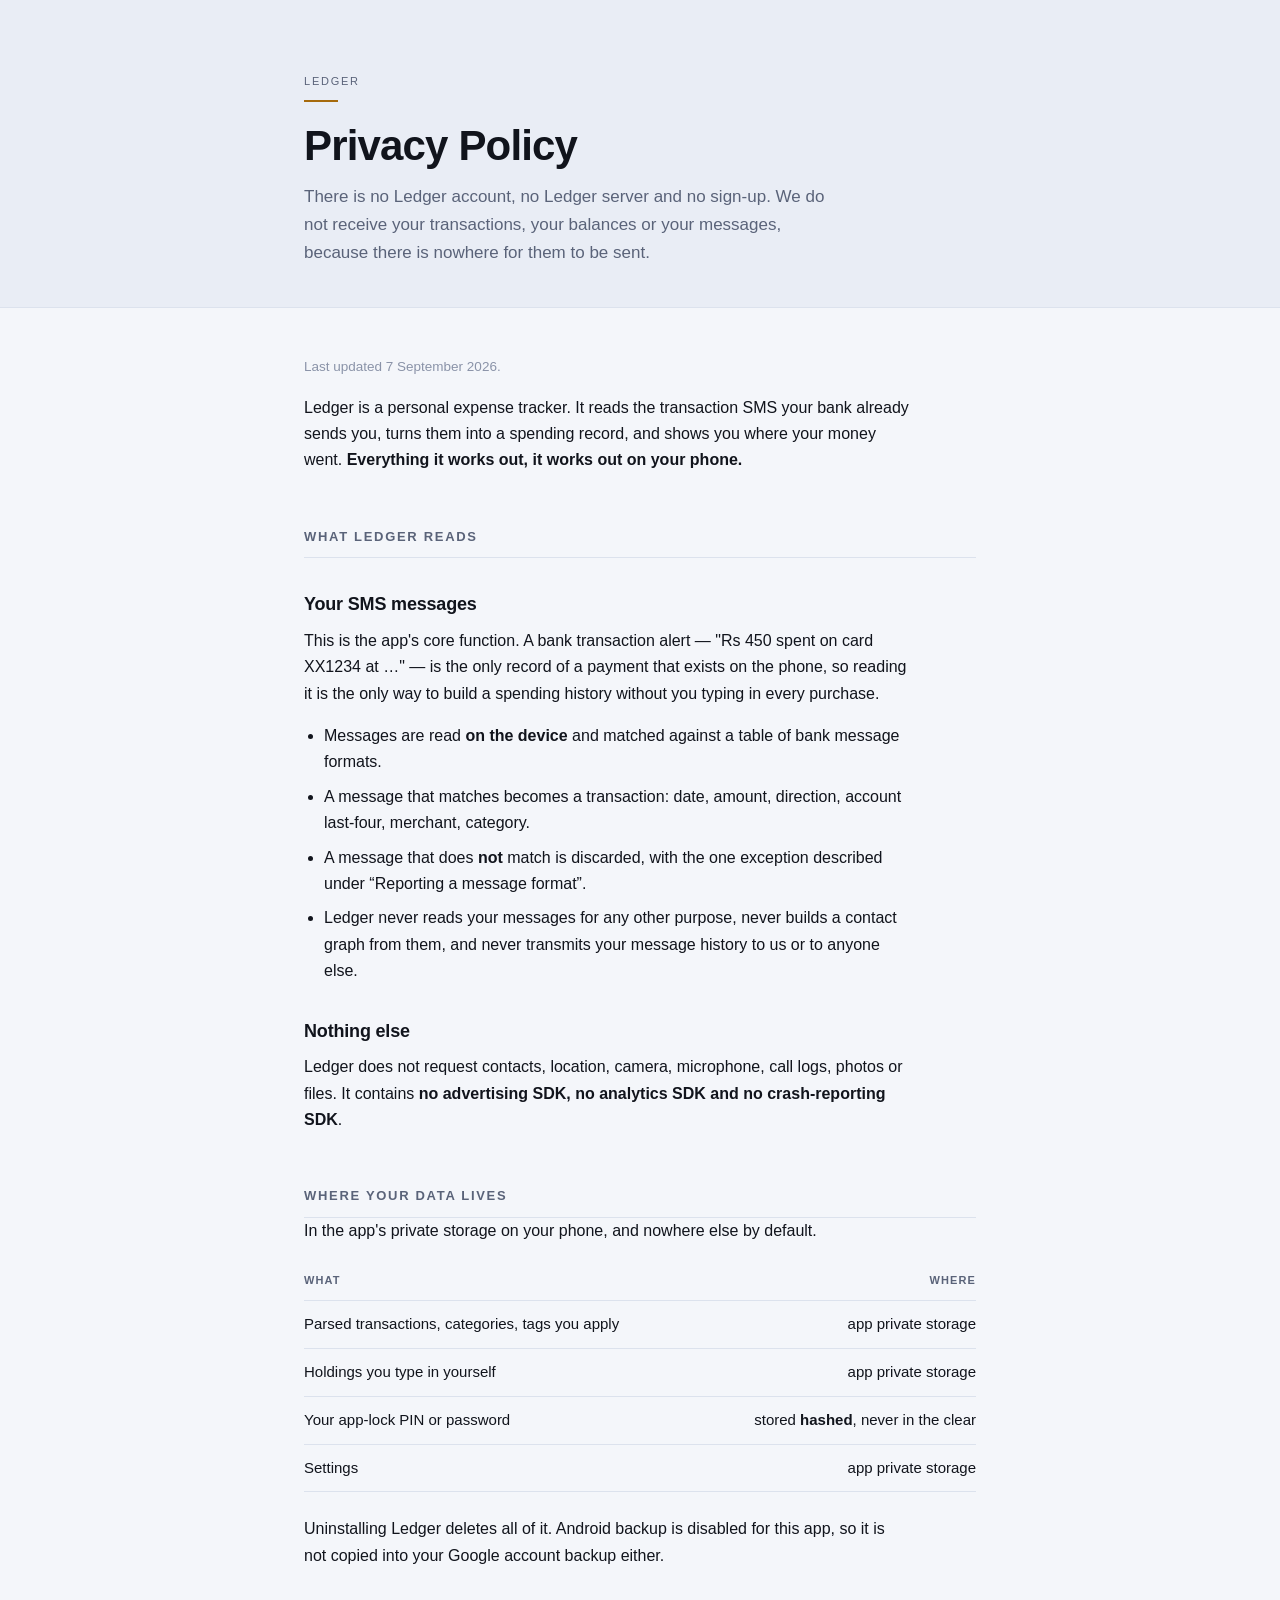
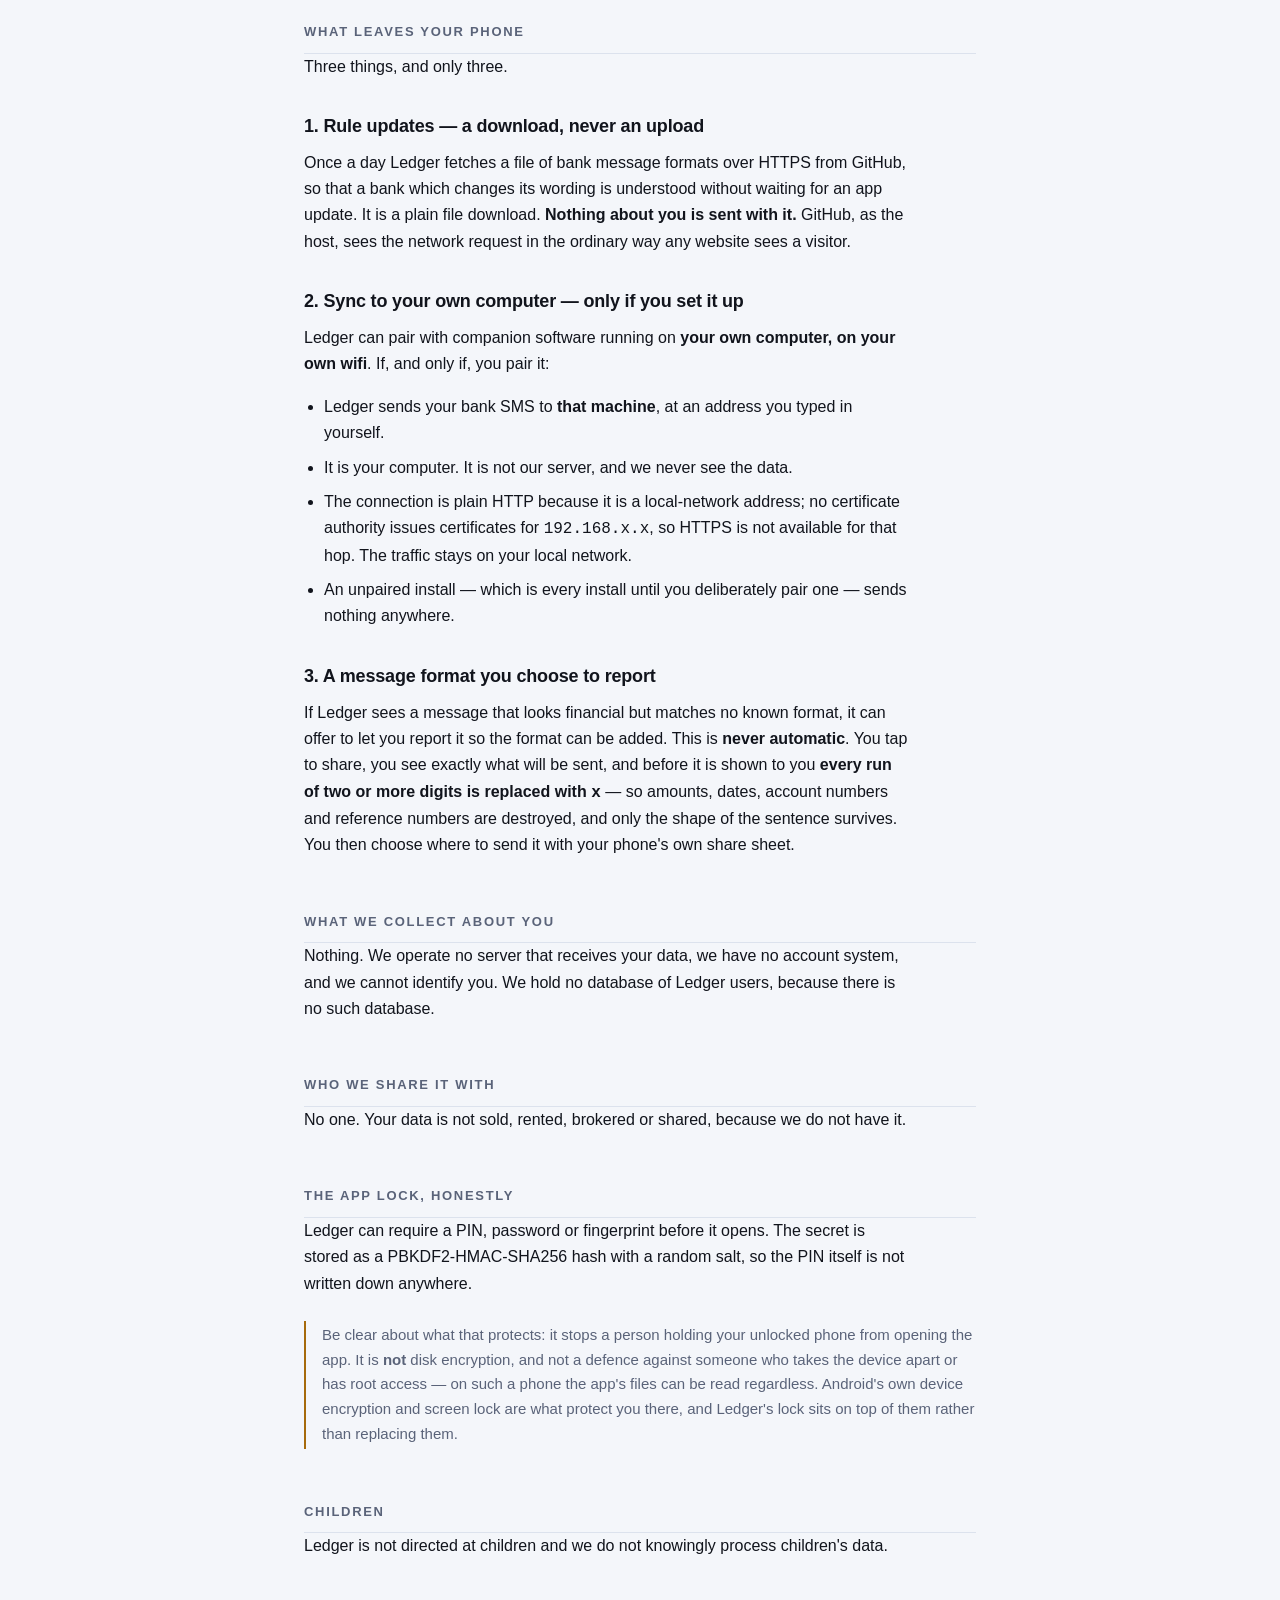
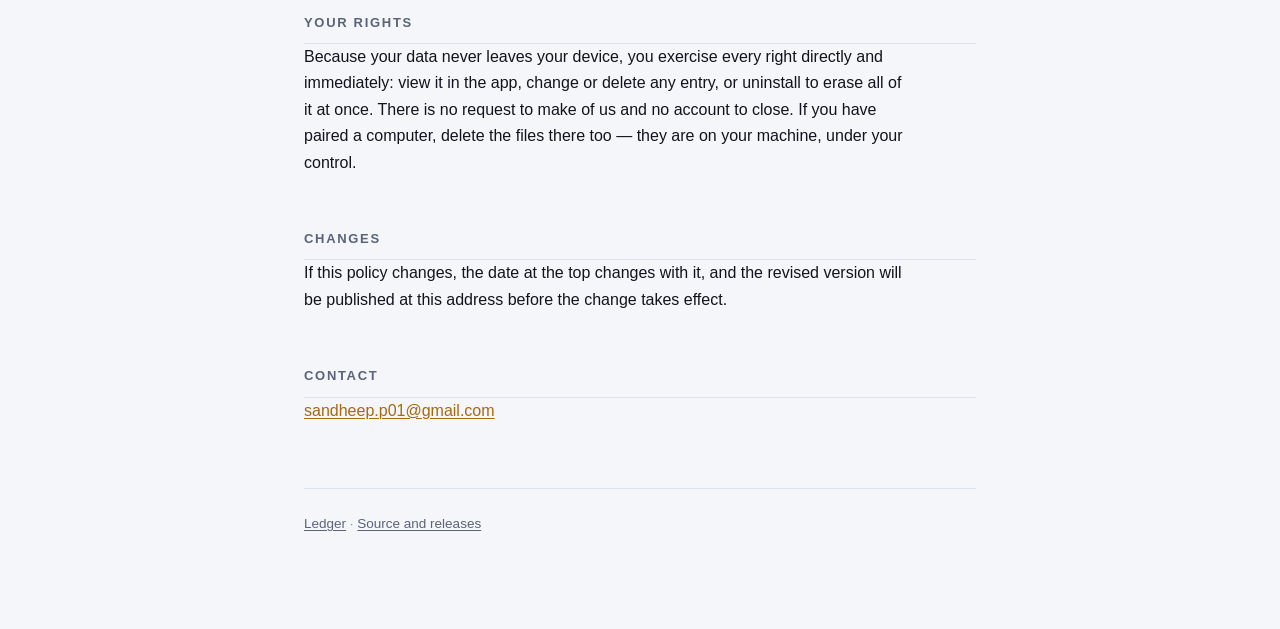
==== privacy.html @ 27b92ac1 "A site: what Ledger is, and the privacy policy Play needs The policy has to resolve at a public URL " ====
<!doctype html>
<html lang="en">
<head>
<meta charset="utf-8">
<meta name="viewport" content="width=device-width, initial-scale=1">
<title>Privacy Policy — Ledger</title>
<meta name="description" content="Ledger reads your bank's transaction SMS on your phone and never sends them anywhere. There is no account and no server.">
<link rel="stylesheet" href="style.css">
</head>
<body>

<header>
  <div class="wrap">
    <p class="eyebrow">Ledger</p>
    <hr class="rule">
    <h1>Privacy Policy</h1>
    <p class="lead">There is no Ledger account, no Ledger server and no sign-up. We do not
      receive your transactions, your balances or your messages, because there is nowhere
      for them to be sent.</p>
  </div>
</header>

<div class="wrap">

  <p class="meta">Last updated 7 September 2026.</p>

  <p>Ledger is a personal expense tracker. It reads the transaction SMS your bank already
    sends you, turns them into a spending record, and shows you where your money went.
    <strong>Everything it works out, it works out on your phone.</strong></p>

  <h2>What Ledger reads</h2>

  <h3>Your SMS messages</h3>
  <p>This is the app's core function. A bank transaction alert — "Rs 450 spent on card
    XX1234 at …" — is the only record of a payment that exists on the phone, so reading it
    is the only way to build a spending history without you typing in every purchase.</p>
  <ul>
    <li>Messages are read <strong>on the device</strong> and matched against a table of bank
      message formats.</li>
    <li>A message that matches becomes a transaction: date, amount, direction, account
      last-four, merchant, category.</li>
    <li>A message that does <strong>not</strong> match is discarded, with the one exception
      described under “Reporting a message format”.</li>
    <li>Ledger never reads your messages for any other purpose, never builds a contact graph
      from them, and never transmits your message history to us or to anyone else.</li>
  </ul>

  <h3>Nothing else</h3>
  <p>Ledger does not request contacts, location, camera, microphone, call logs, photos or
    files. It contains <strong>no advertising SDK, no analytics SDK and no crash-reporting
    SDK</strong>.</p>

  <h2>Where your data lives</h2>
  <p>In the app's private storage on your phone, and nowhere else by default.</p>
  <table>
    <tr><th>What</th><th>Where</th></tr>
    <tr><td>Parsed transactions, categories, tags you apply</td><td>app private storage</td></tr>
    <tr><td>Holdings you type in yourself</td><td>app private storage</td></tr>
    <tr><td>Your app-lock PIN or password</td><td>stored <strong>hashed</strong>, never in the clear</td></tr>
    <tr><td>Settings</td><td>app private storage</td></tr>
  </table>
  <p>Uninstalling Ledger deletes all of it. Android backup is disabled for this app, so it is
    not copied into your Google account backup either.</p>

  <h2>What leaves your phone</h2>
  <p>Three things, and only three.</p>

  <h3>1. Rule updates — a download, never an upload</h3>
  <p>Once a day Ledger fetches a file of bank message formats over HTTPS from GitHub, so that
    a bank which changes its wording is understood without waiting for an app update. It is a
    plain file download. <strong>Nothing about you is sent with it.</strong> GitHub, as the
    host, sees the network request in the ordinary way any website sees a visitor.</p>

  <h3>2. Sync to your own computer — only if you set it up</h3>
  <p>Ledger can pair with companion software running on <strong>your own computer, on your
    own wifi</strong>. If, and only if, you pair it:</p>
  <ul>
    <li>Ledger sends your bank SMS to <strong>that machine</strong>, at an address you typed
      in yourself.</li>
    <li>It is your computer. It is not our server, and we never see the data.</li>
    <li>The connection is plain HTTP because it is a local-network address; no certificate
      authority issues certificates for <code>192.168.x.x</code>, so HTTPS is not available
      for that hop. The traffic stays on your local network.</li>
    <li>An unpaired install — which is every install until you deliberately pair one — sends
      nothing anywhere.</li>
  </ul>

  <h3>3. A message format you choose to report</h3>
  <p>If Ledger sees a message that looks financial but matches no known format, it can offer
    to let you report it so the format can be added. This is <strong>never automatic</strong>.
    You tap to share, you see exactly what will be sent, and before it is shown to you
    <strong>every run of two or more digits is replaced with <code>x</code></strong> — so
    amounts, dates, account numbers and reference numbers are destroyed, and only the shape of
    the sentence survives. You then choose where to send it with your phone's own share
    sheet.</p>

  <h2>What we collect about you</h2>
  <p>Nothing. We operate no server that receives your data, we have no account system, and we
    cannot identify you. We hold no database of Ledger users, because there is no such
    database.</p>

  <h2>Who we share it with</h2>
  <p>No one. Your data is not sold, rented, brokered or shared, because we do not have it.</p>

  <h2>The app lock, honestly</h2>
  <p>Ledger can require a PIN, password or fingerprint before it opens. The secret is stored
    as a PBKDF2-HMAC-SHA256 hash with a random salt, so the PIN itself is not written down
    anywhere.</p>
  <div class="note">
    Be clear about what that protects: it stops a person holding your unlocked phone from
    opening the app. It is <strong>not</strong> disk encryption, and not a defence against
    someone who takes the device apart or has root access — on such a phone the app's files
    can be read regardless. Android's own device encryption and screen lock are what protect
    you there, and Ledger's lock sits on top of them rather than replacing them.
  </div>

  <h2>Children</h2>
  <p>Ledger is not directed at children and we do not knowingly process children's data.</p>

  <h2>Your rights</h2>
  <p>Because your data never leaves your device, you exercise every right directly and
    immediately: view it in the app, change or delete any entry, or uninstall to erase all of
    it at once. There is no request to make of us and no account to close. If you have paired
    a computer, delete the files there too — they are on your machine, under your control.</p>

  <h2>Changes</h2>
  <p>If this policy changes, the date at the top changes with it, and the revised version will
    be published at this address before the change takes effect.</p>

  <h2>Contact</h2>
  <p><a href="mailto:sandheep.p01@gmail.com">sandheep.p01@gmail.com</a></p>

  <footer>
    <a href="./">Ledger</a> · <a href="https://github.com/sandheepp/ledger">Source and releases</a>
  </footer>
</div>

</body>
</html>
---- style.css ----
/* Ledger — the app's own language on the web.
   A cool ground, one warm accent reserved for money and for the single rule that marks
   what to read first. Hairlines, not boxes. Light and dark are the same structure with
   the ground inverted, exactly as values/colors.xml and values-night/colors.xml do it. */

:root {
  --ground: #F4F6FA;
  --surface: #FFFFFF;
  --surface-alt: #E9EDF5;
  --line: #DCE2ED;
  --ink: #11141C;
  --ink-muted: #5A6379;
  --ink-faint: #8A93A8;
  --accent: #A66A0C;
  color-scheme: light dark;
}

@media (prefers-color-scheme: dark) {
  :root {
    --ground: #0D1016;
    --surface: #141924;
    --surface-alt: #171D29;
    --line: #232B3A;
    --ink: #EDF1F8;
    --ink-muted: #98A2B8;
    --ink-faint: #6B7590;
    --accent: #F2B441;
  }
}

* { box-sizing: border-box; }

body {
  margin: 0;
  background: var(--ground);
  color: var(--ink);
  font: 16px/1.65 -apple-system, BlinkMacSystemFont, "Segoe UI", "IBM Plex Sans",
        Roboto, Helvetica, Arial, sans-serif;
  -webkit-font-smoothing: antialiased;
}

.wrap { max-width: 720px; margin: 0 auto; padding: 0 24px 96px; }

/* The hero band: the one place the accent takes a non-text job, as a 2px rule. */
header {
  background: var(--surface-alt);
  border-bottom: 1px solid var(--line);
  padding: 72px 0 40px;
  margin-bottom: 48px;
}
header .wrap { padding-bottom: 0; }

.eyebrow {
  font-size: 11px;
  letter-spacing: 0.16em;
  text-transform: uppercase;
  color: var(--ink-muted);
  margin: 0 0 10px;
}
.rule { width: 34px; height: 2px; background: var(--accent); border: 0; margin: 0 0 20px; }

h1 {
  font-size: clamp(30px, 6vw, 42px);
  line-height: 1.12;
  letter-spacing: -0.02em;
  font-weight: 600;
  margin: 0 0 14px;
}
.lead { font-size: 17px; color: var(--ink-muted); margin: 0; max-width: 56ch; }

h2 {
  font-size: 13px;
  letter-spacing: 0.13em;
  text-transform: uppercase;
  color: var(--ink-muted);
  font-weight: 600;
  margin: 52px 0 0;
  padding-bottom: 10px;
  border-bottom: 1px solid var(--line);
}
h2 + * { margin-top: 20px; }
h3 { font-size: 18px; font-weight: 600; margin: 32px 0 8px; letter-spacing: -0.01em; }

p, li { color: var(--ink); }
p { margin: 0 0 16px; max-width: 68ch; }
ul { padding-left: 20px; max-width: 68ch; }
li { margin-bottom: 8px; }
strong { font-weight: 600; }
a { color: var(--accent); text-decoration-thickness: 1px; text-underline-offset: 2px; }

.meta { color: var(--ink-faint); font-size: 13.5px; }

/* Figures right-align to one edge, the way every screen in the app does. */
table { width: 100%; border-collapse: collapse; margin: 8px 0 24px; font-size: 15px; }
th, td { text-align: left; padding: 11px 0; border-bottom: 1px solid var(--line); vertical-align: top; }
th {
  font-size: 11px; letter-spacing: 0.1em; text-transform: uppercase;
  color: var(--ink-muted); font-weight: 600;
}
td:last-child, th:last-child { text-align: right; padding-left: 16px; }

.note {
  border-left: 2px solid var(--accent);
  padding: 2px 0 2px 16px;
  margin: 24px 0;
  color: var(--ink-muted);
  font-size: 15px;
}

.btn {
  display: inline-block;
  margin: 8px 10px 0 0;
  padding: 11px 20px;
  border-radius: 7px;
  background: var(--accent);
  color: var(--ground);
  font-weight: 600;
  font-size: 15px;
  text-decoration: none;
}
.btn.ghost { background: transparent; color: var(--ink); border: 1px solid var(--line); }

footer {
  border-top: 1px solid var(--line);
  margin-top: 64px;
  padding-top: 24px;
  color: var(--ink-faint);
  font-size: 13.5px;
}
footer a { color: var(--ink-muted); }
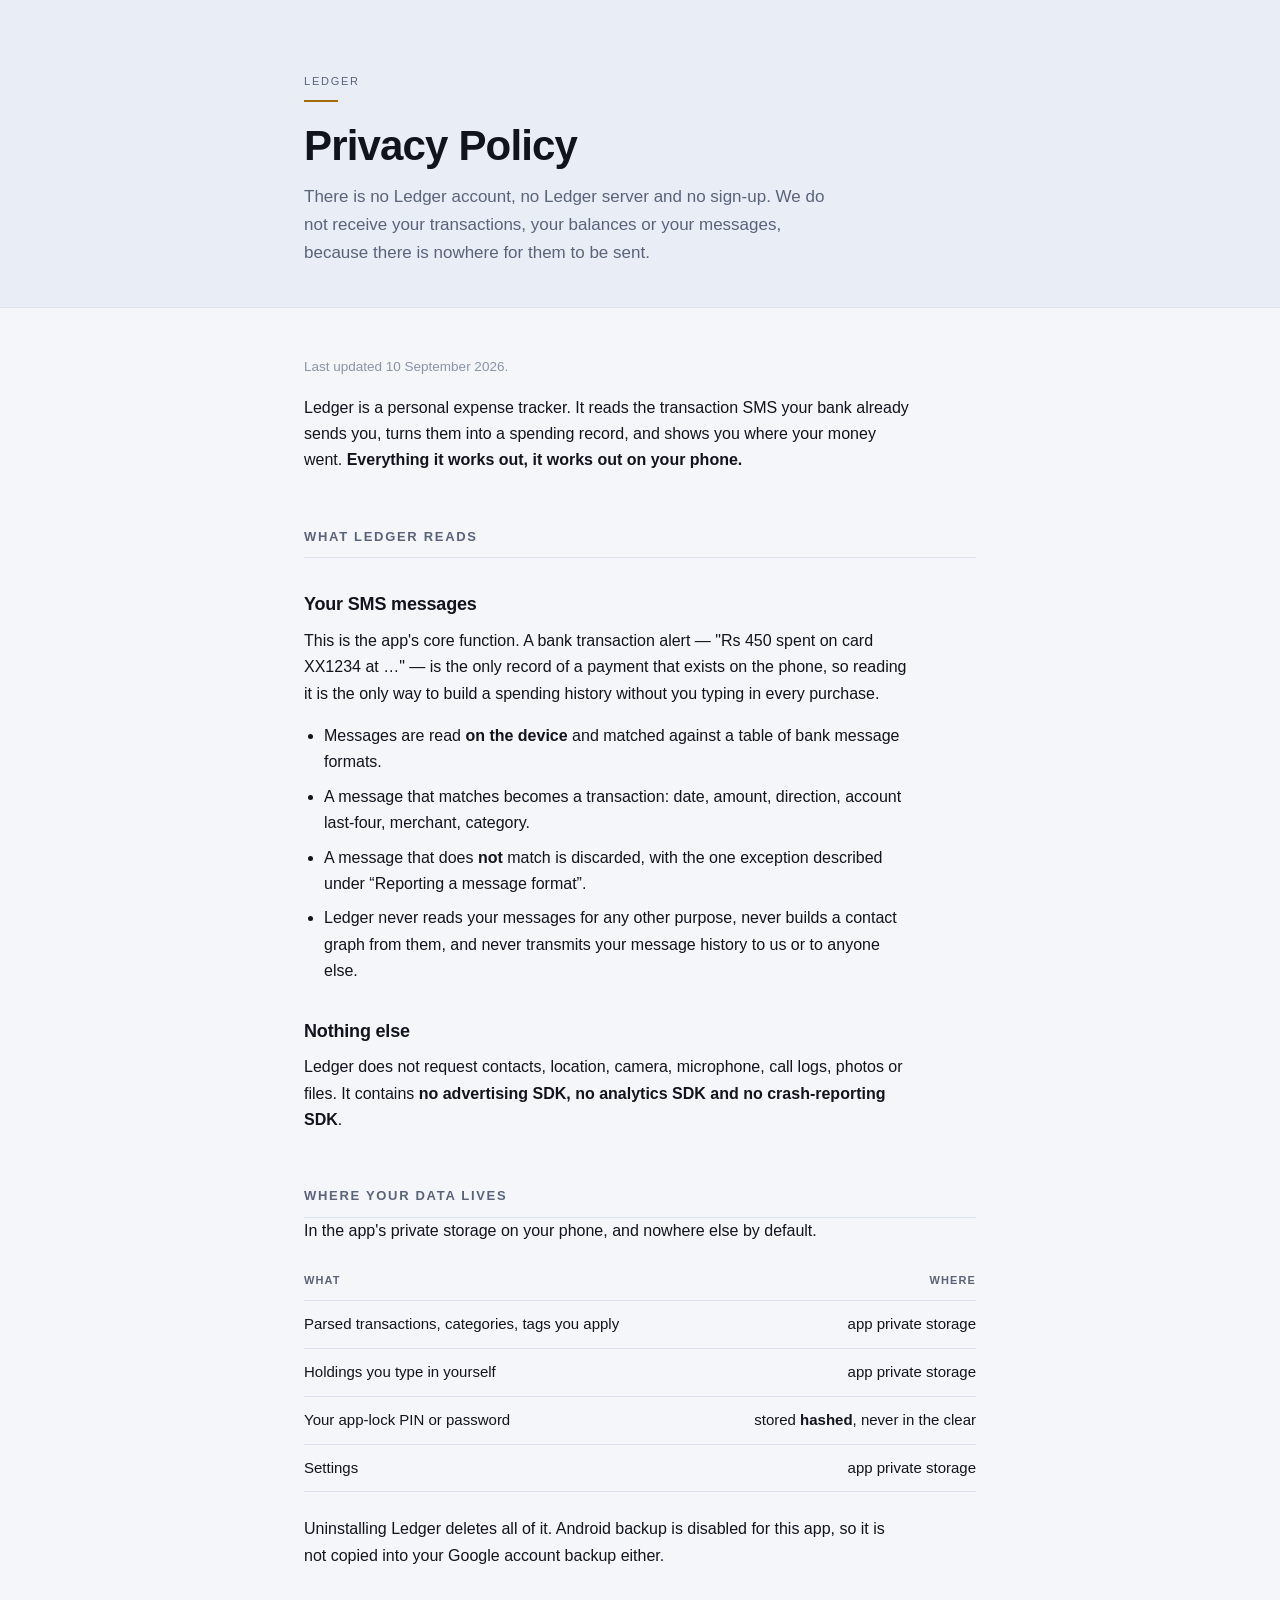
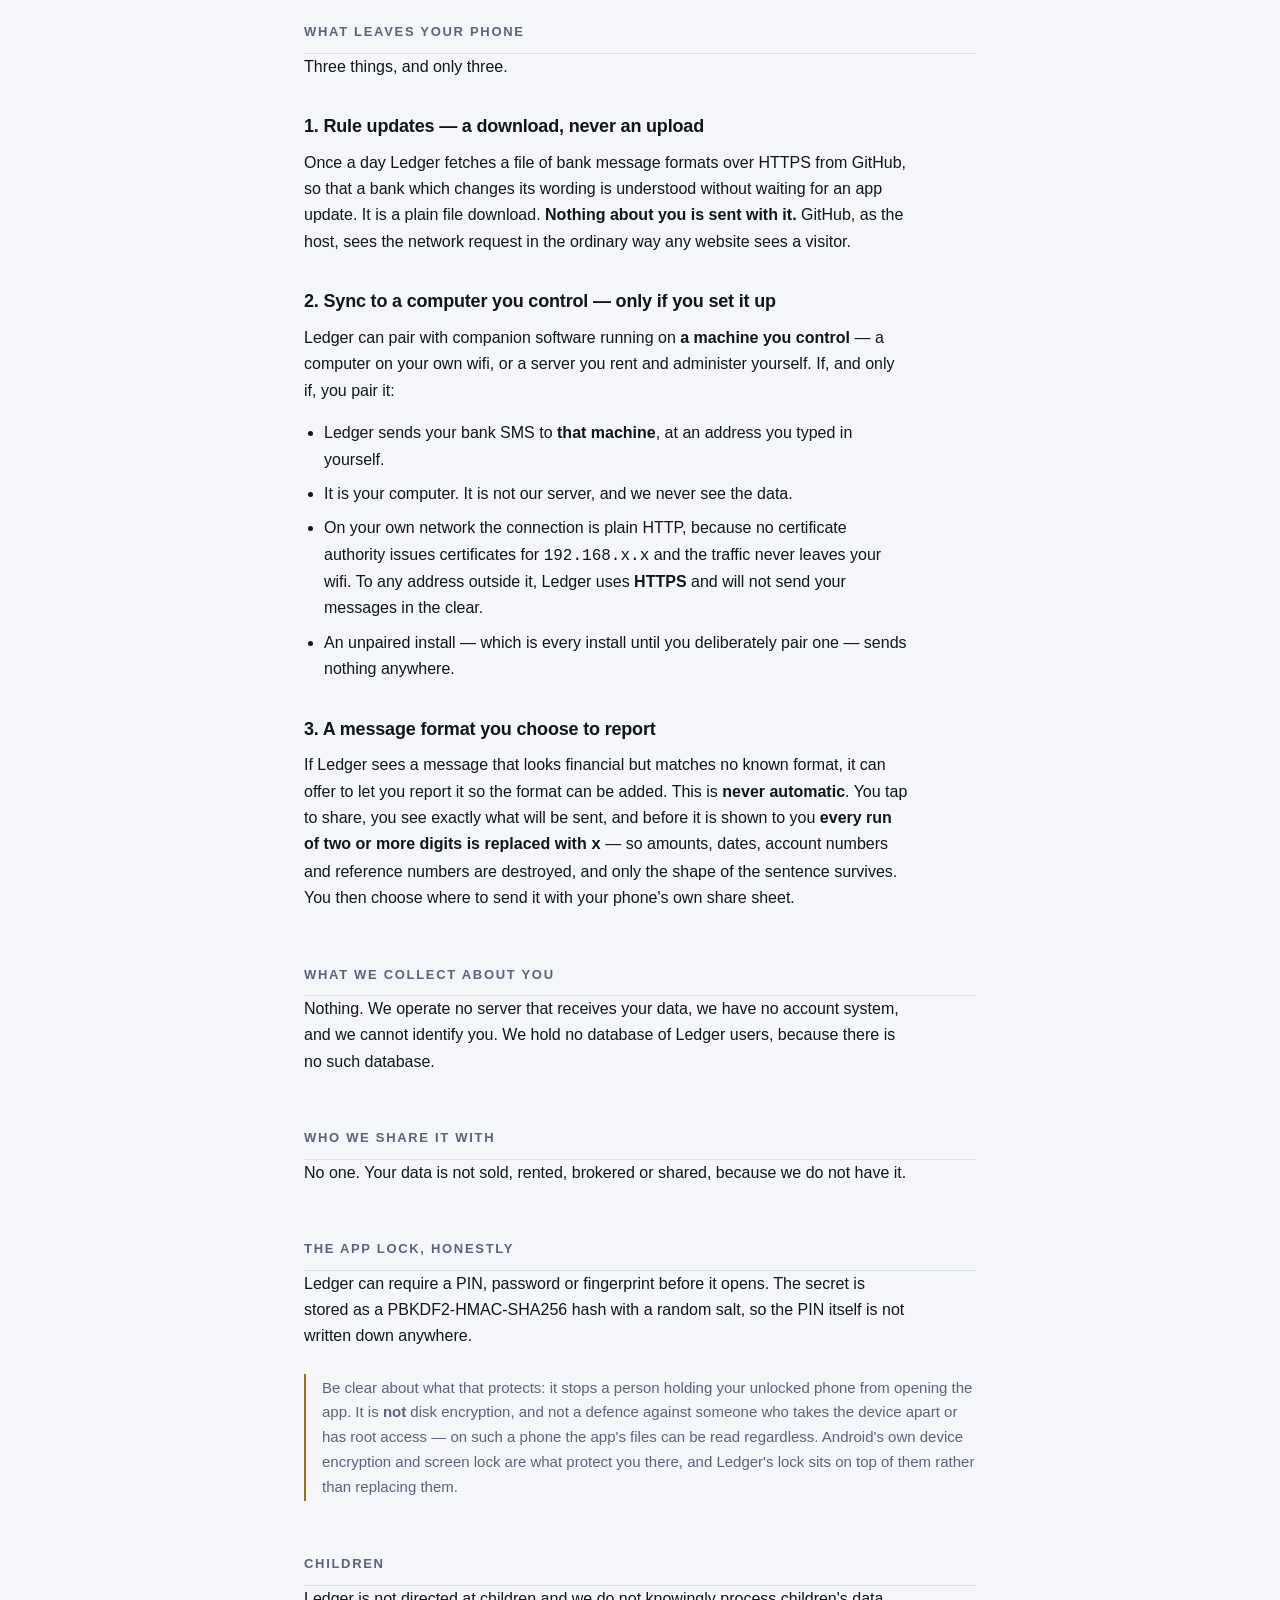
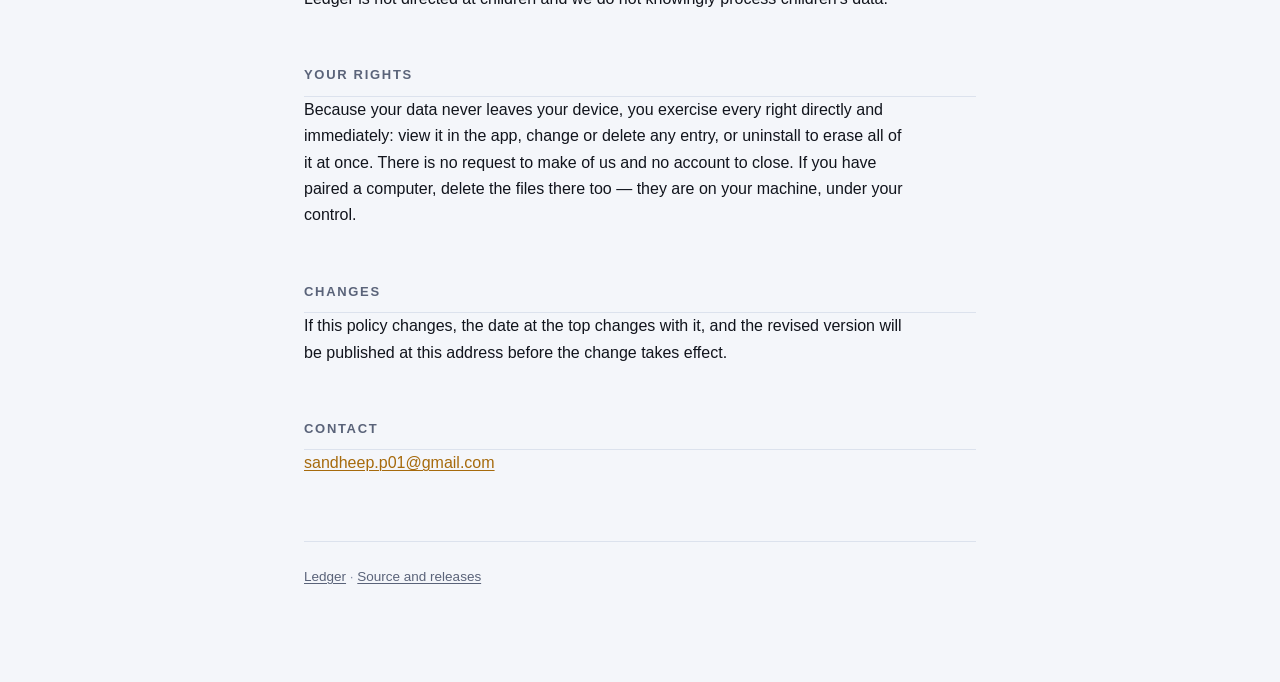
==== commit ee304cb4: "Policy: a computer you control, and https off your own network The app can now be pointed at a host " ====
--- a/privacy.html
+++ b/privacy.html
@@ -22,7 +22,7 @@
 
 <div class="wrap">
 
-  <p class="meta">Last updated 7 September 2026.</p>
+  <p class="meta">Last updated 10 September 2026.</p>
 
   <p>Ledger is a personal expense tracker. It reads the transaction SMS your bank already
     sends you, turns them into a spending record, and shows you where your money went.
@@ -71,16 +71,18 @@
     plain file download. <strong>Nothing about you is sent with it.</strong> GitHub, as the
     host, sees the network request in the ordinary way any website sees a visitor.</p>
 
-  <h3>2. Sync to your own computer — only if you set it up</h3>
-  <p>Ledger can pair with companion software running on <strong>your own computer, on your
-    own wifi</strong>. If, and only if, you pair it:</p>
+  <h3>2. Sync to a computer you control — only if you set it up</h3>
+  <p>Ledger can pair with companion software running on <strong>a machine you
+    control</strong> — a computer on your own wifi, or a server you rent and administer
+    yourself. If, and only if, you pair it:</p>
   <ul>
     <li>Ledger sends your bank SMS to <strong>that machine</strong>, at an address you typed
       in yourself.</li>
     <li>It is your computer. It is not our server, and we never see the data.</li>
-    <li>The connection is plain HTTP because it is a local-network address; no certificate
-      authority issues certificates for <code>192.168.x.x</code>, so HTTPS is not available
-      for that hop. The traffic stays on your local network.</li>
+    <li>On your own network the connection is plain HTTP, because no certificate authority
+      issues certificates for <code>192.168.x.x</code> and the traffic never leaves your
+      wifi. To any address outside it, Ledger uses <strong>HTTPS</strong> and will not send
+      your messages in the clear.</li>
     <li>An unpaired install — which is every install until you deliberately pair one — sends
       nothing anywhere.</li>
   </ul>
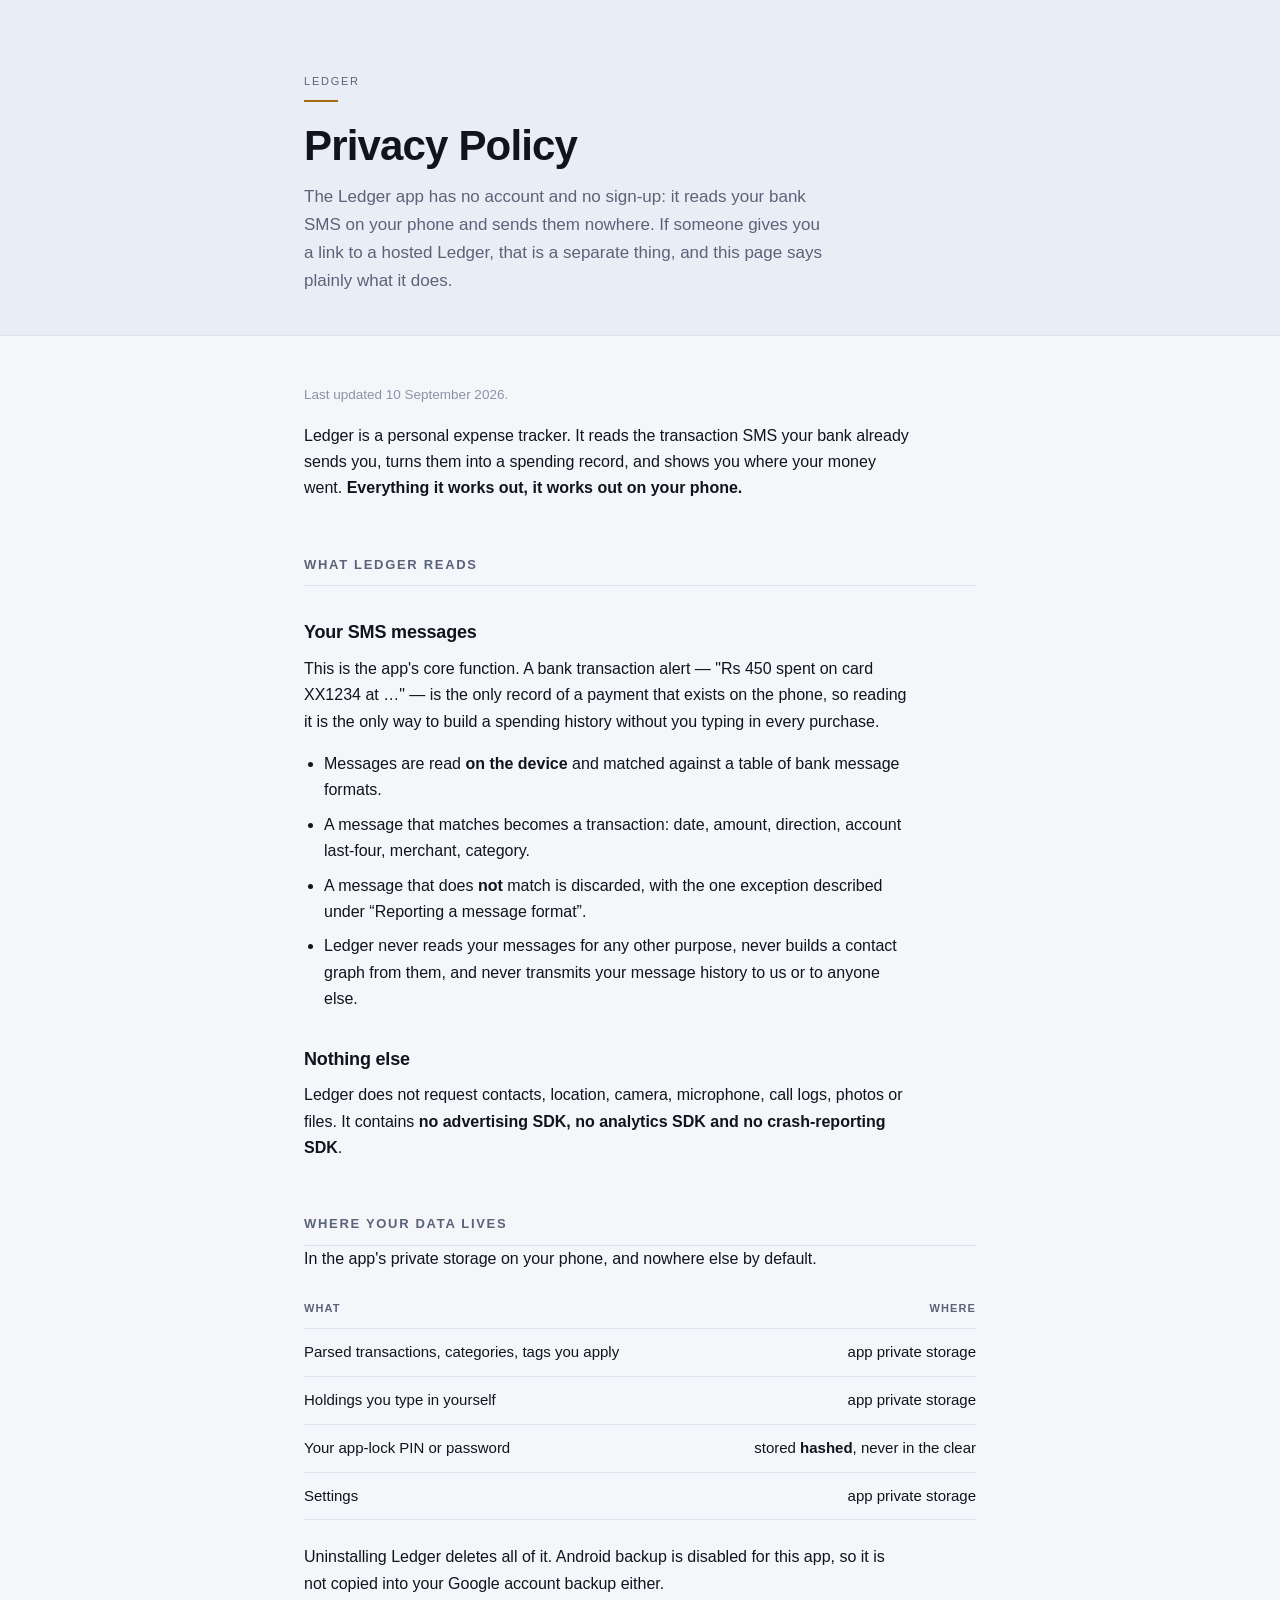
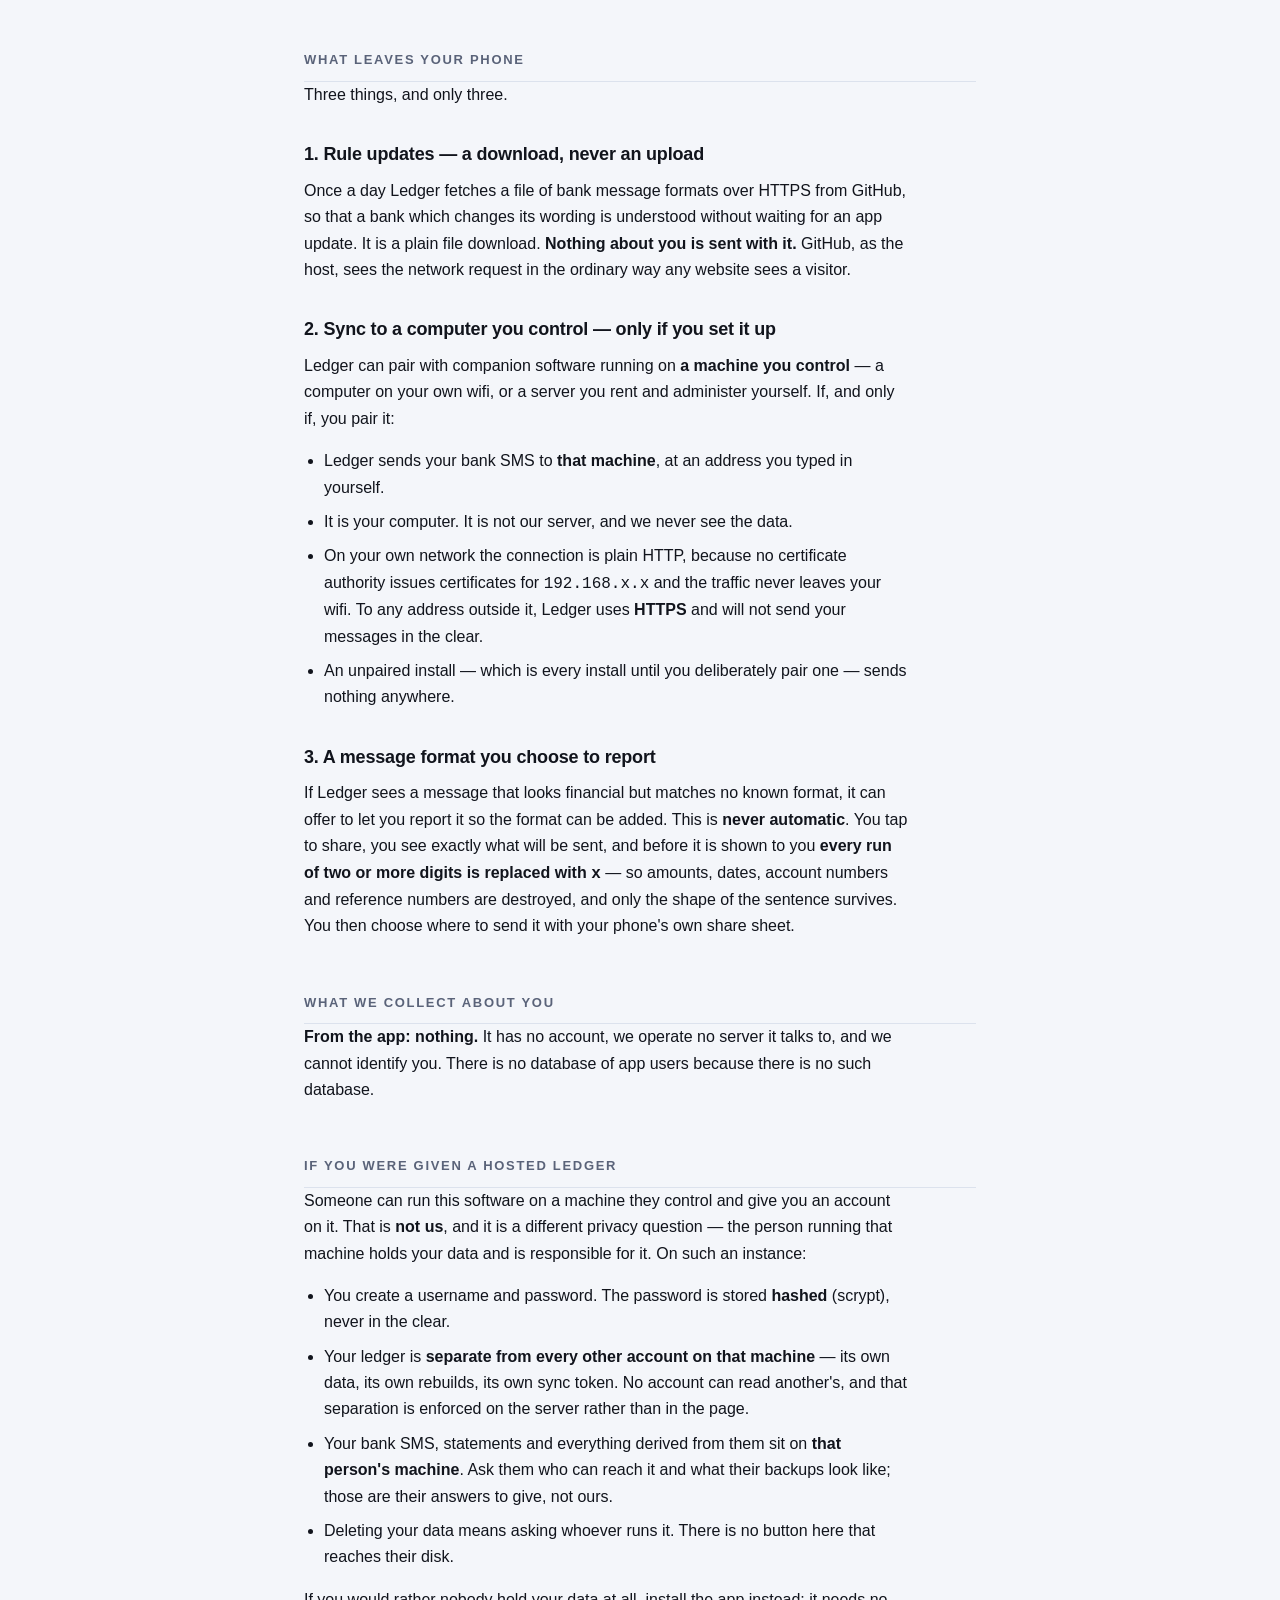
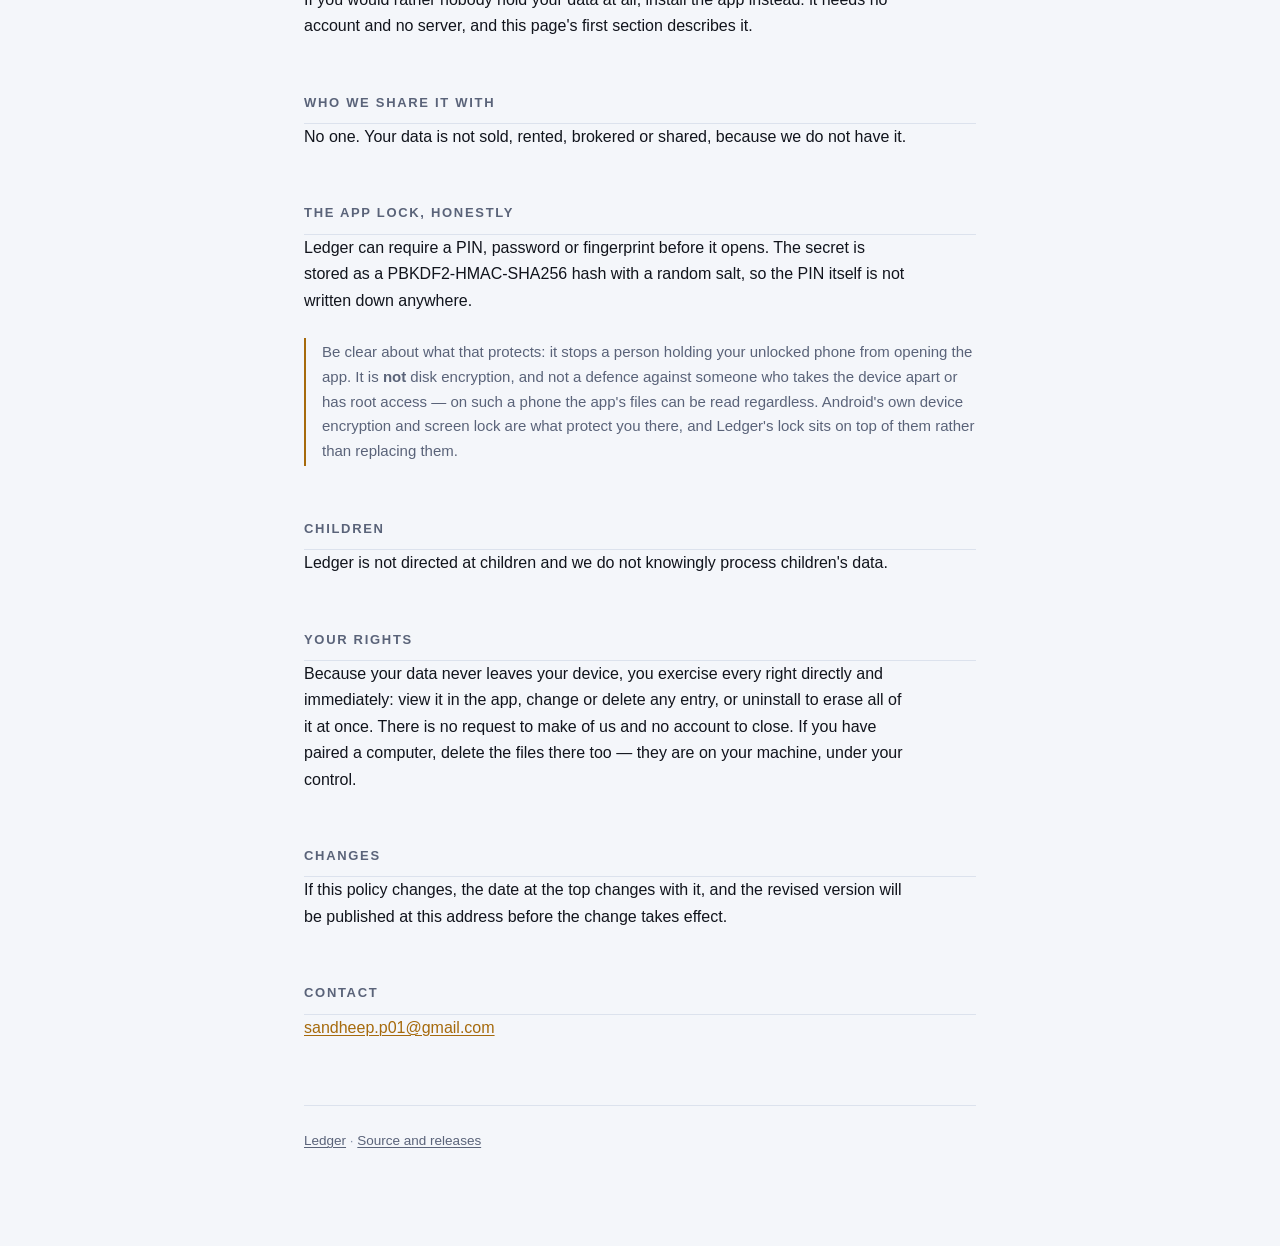
==== commit 6c6d95a2: "The app has no account; a hosted instance is a different question The lead said 'no account, no serv" ====
--- a/privacy.html
+++ b/privacy.html
@@ -14,9 +14,9 @@
     <p class="eyebrow">Ledger</p>
     <hr class="rule">
     <h1>Privacy Policy</h1>
-    <p class="lead">There is no Ledger account, no Ledger server and no sign-up. We do not
-      receive your transactions, your balances or your messages, because there is nowhere
-      for them to be sent.</p>
+    <p class="lead">The Ledger app has no account and no sign-up: it reads your bank SMS on
+      your phone and sends them nowhere. If someone gives you a link to a hosted Ledger,
+      that is a separate thing, and this page says plainly what it does.</p>
   </div>
 </header>
 
@@ -97,9 +97,28 @@
     sheet.</p>
 
   <h2>What we collect about you</h2>
-  <p>Nothing. We operate no server that receives your data, we have no account system, and we
-    cannot identify you. We hold no database of Ledger users, because there is no such
-    database.</p>
+  <p><strong>From the app: nothing.</strong> It has no account, we operate no server it talks
+    to, and we cannot identify you. There is no database of app users because there is no
+    such database.</p>
+
+  <h2>If you were given a hosted Ledger</h2>
+  <p>Someone can run this software on a machine they control and give you an account on it.
+    That is <strong>not us</strong>, and it is a different privacy question — the person
+    running that machine holds your data and is responsible for it. On such an instance:</p>
+  <ul>
+    <li>You create a username and password. The password is stored <strong>hashed</strong>
+      (scrypt), never in the clear.</li>
+    <li>Your ledger is <strong>separate from every other account on that machine</strong> —
+      its own data, its own rebuilds, its own sync token. No account can read another's, and
+      that separation is enforced on the server rather than in the page.</li>
+    <li>Your bank SMS, statements and everything derived from them sit on <strong>that
+      person's machine</strong>. Ask them who can reach it and what their backups look like;
+      those are their answers to give, not ours.</li>
+    <li>Deleting your data means asking whoever runs it. There is no button here that
+      reaches their disk.</li>
+  </ul>
+  <p>If you would rather nobody hold your data at all, install the app instead: it needs no
+    account and no server, and this page's first section describes it.</p>
 
   <h2>Who we share it with</h2>
   <p>No one. Your data is not sold, rented, brokered or shared, because we do not have it.</p>
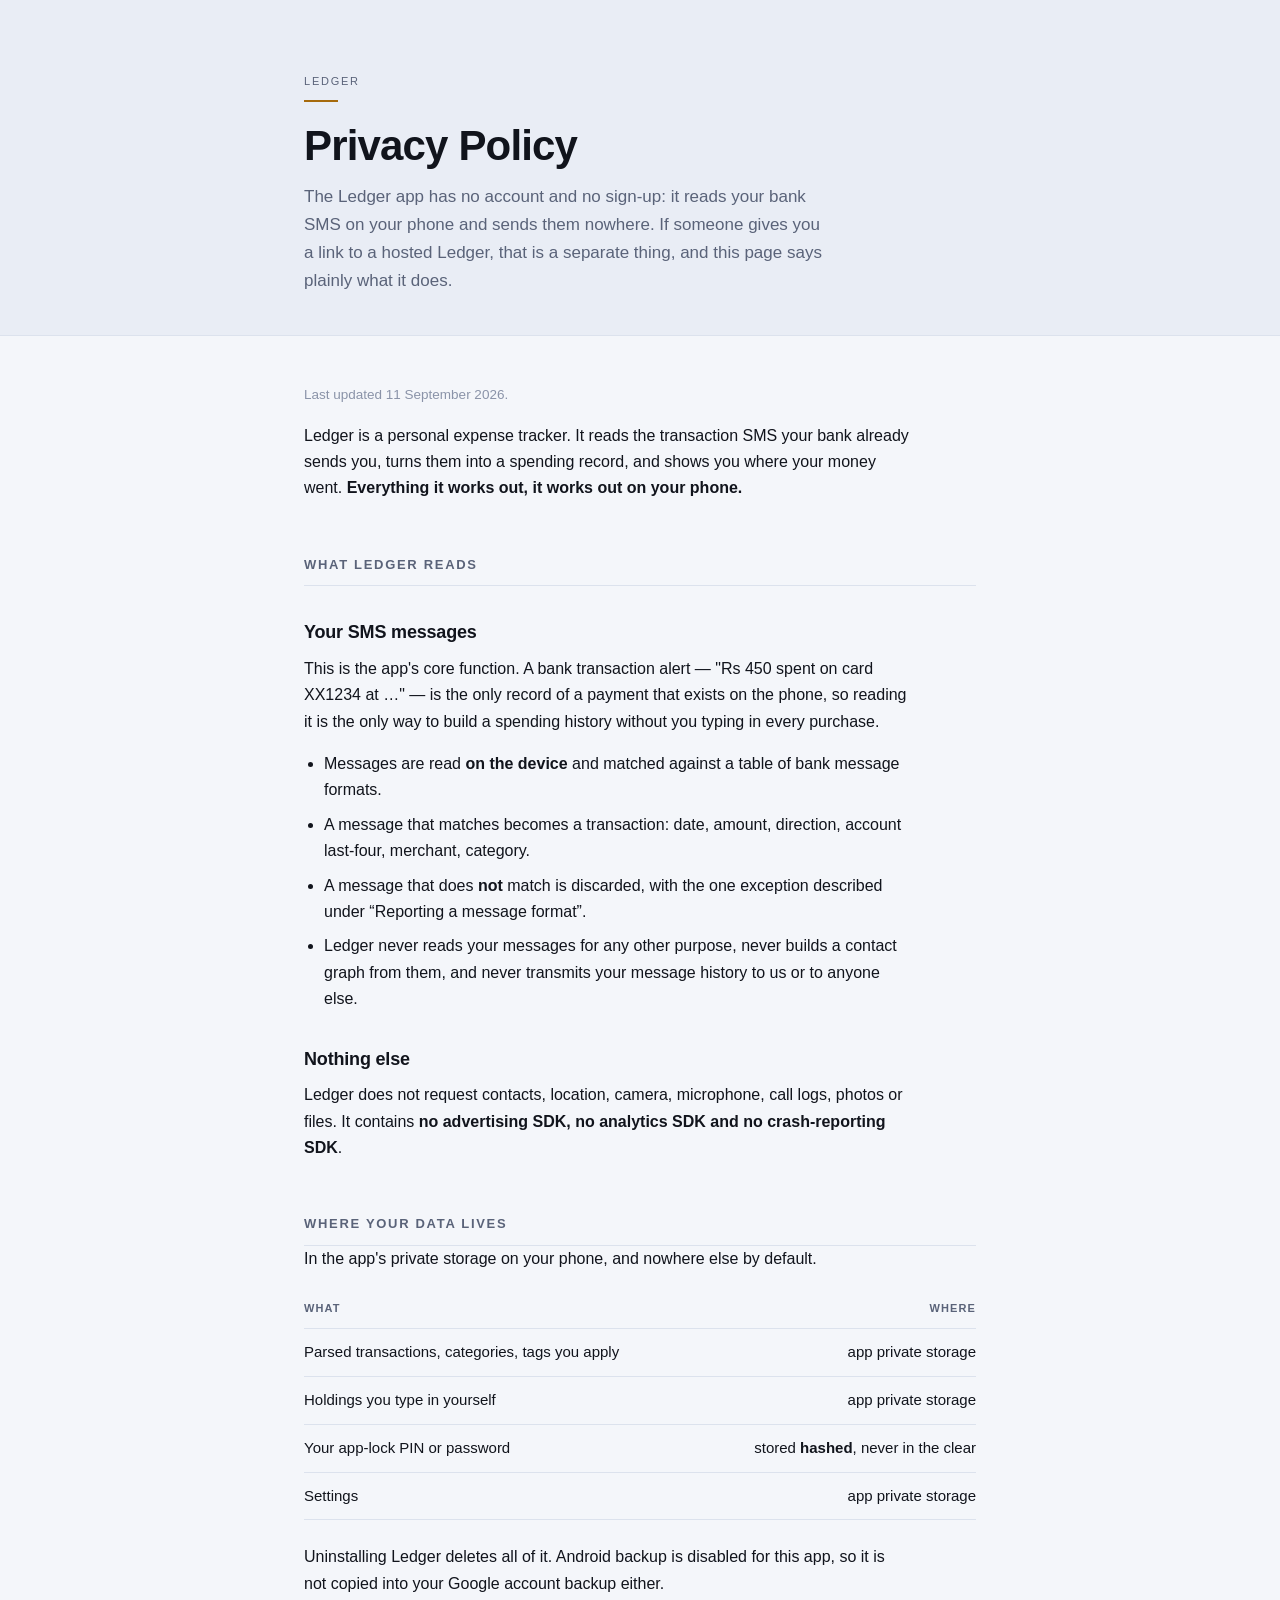
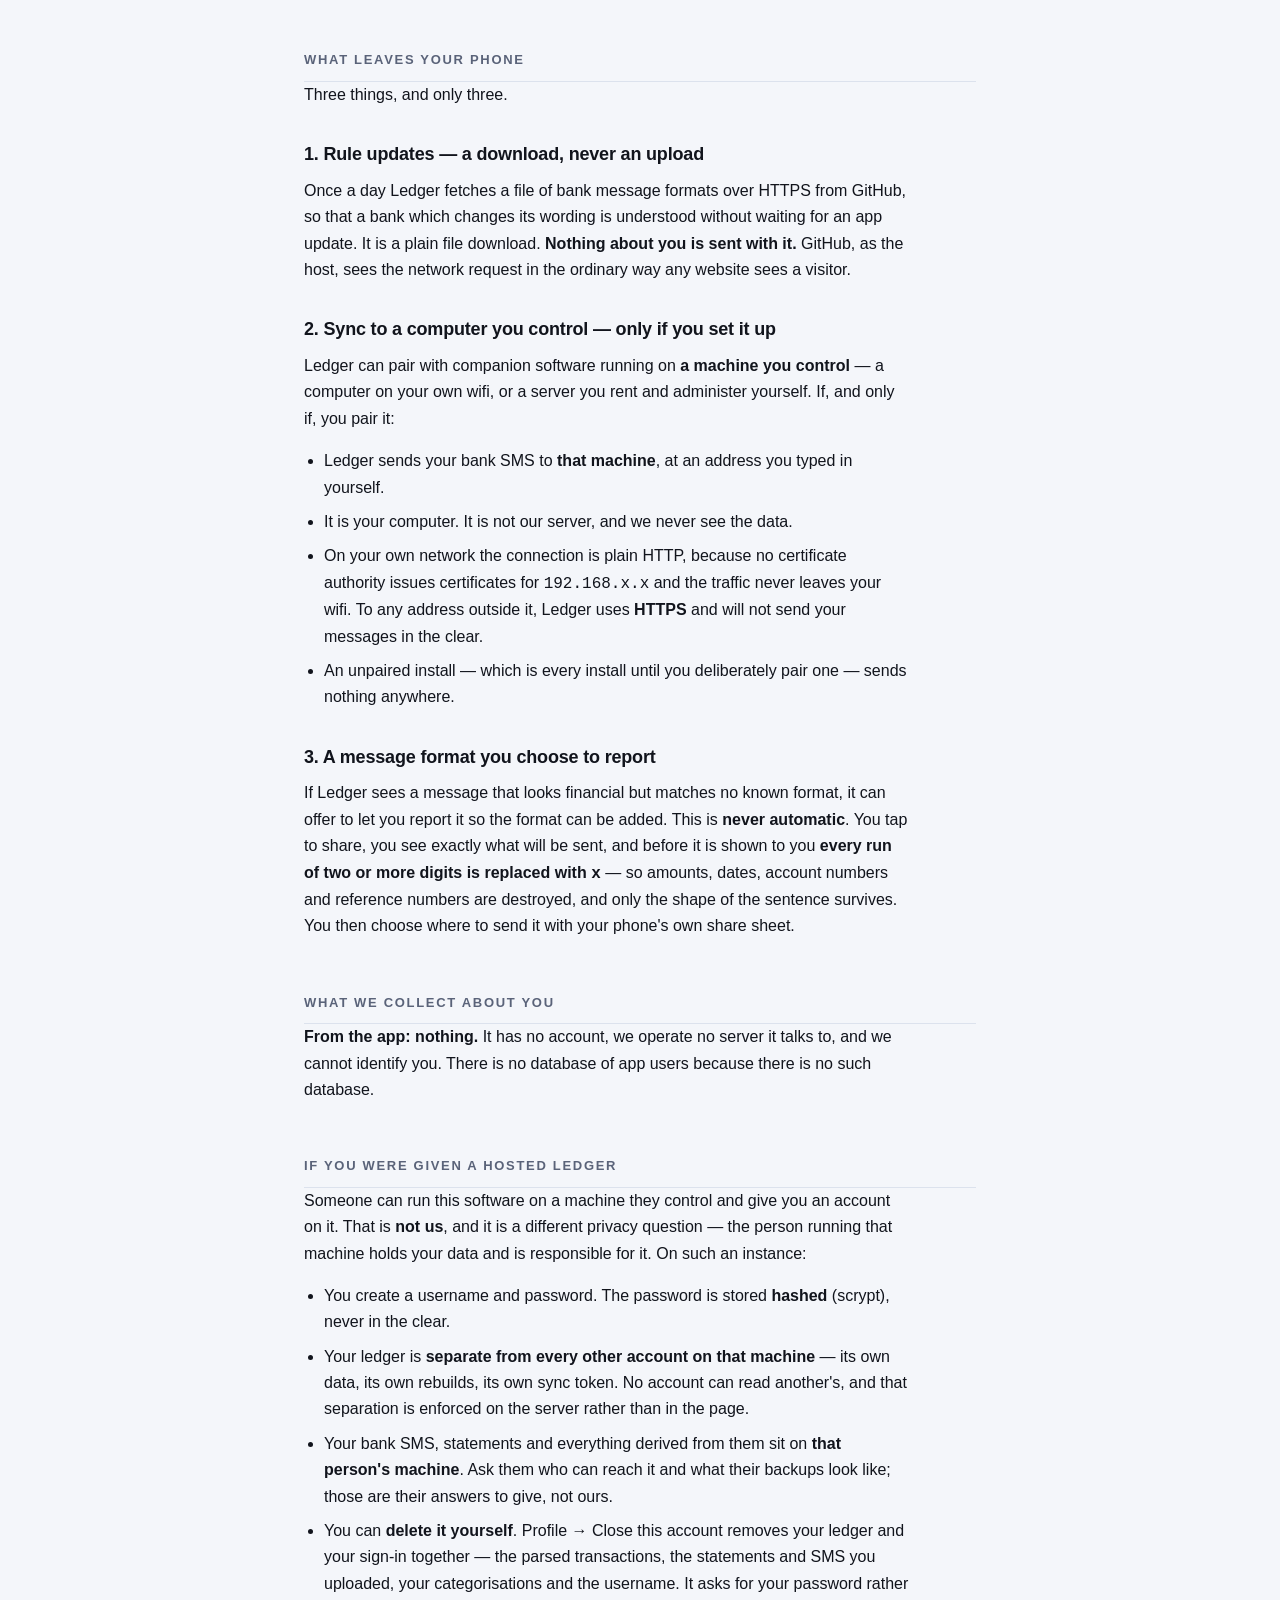
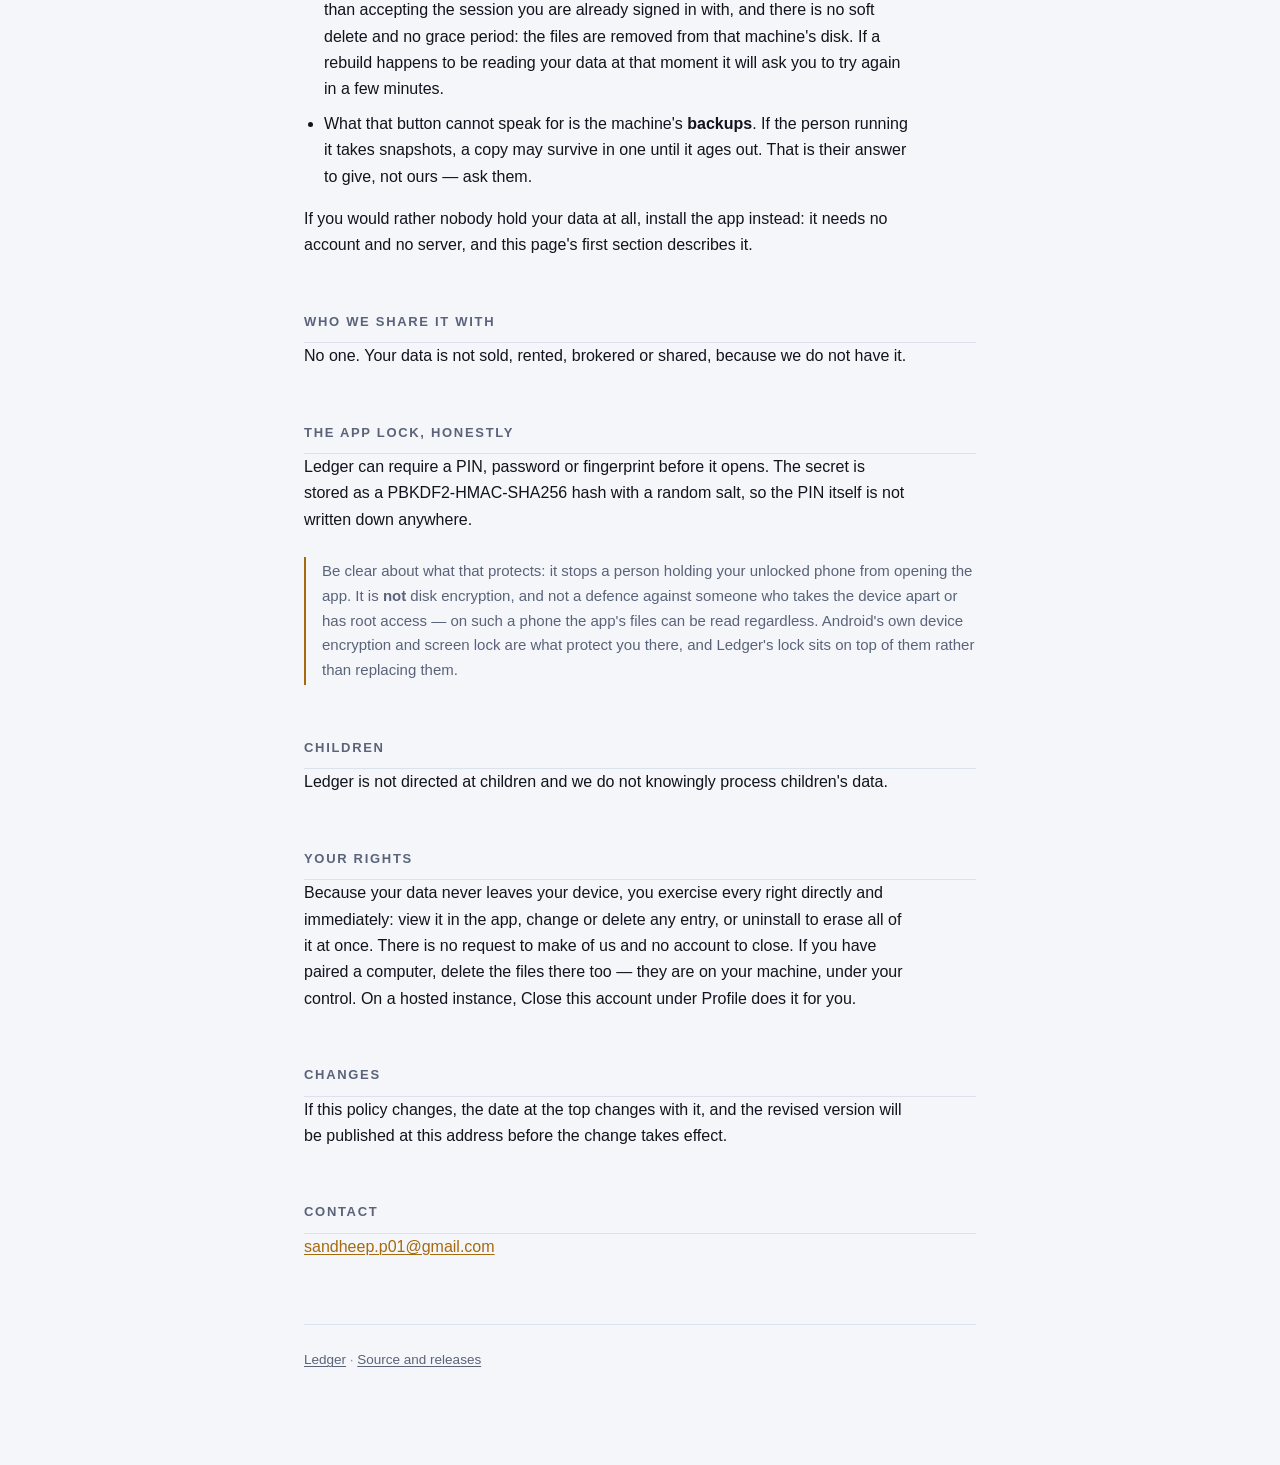
==== commit b2124a60: "Closing an account is a button now, and 13 more bank formats privacy.html: the hosted-instance secti" ====
--- a/privacy.html
+++ b/privacy.html
@@ -22,7 +22,7 @@
 
 <div class="wrap">
 
-  <p class="meta">Last updated 10 September 2026.</p>
+  <p class="meta">Last updated 11 September 2026.</p>
 
   <p>Ledger is a personal expense tracker. It reads the transaction SMS your bank already
     sends you, turns them into a spending record, and shows you where your money went.
@@ -114,8 +114,16 @@
     <li>Your bank SMS, statements and everything derived from them sit on <strong>that
       person's machine</strong>. Ask them who can reach it and what their backups look like;
       those are their answers to give, not ours.</li>
-    <li>Deleting your data means asking whoever runs it. There is no button here that
-      reaches their disk.</li>
+    <li>You can <strong>delete it yourself</strong>. Profile &rarr; Close this account
+      removes your ledger and your sign-in together &mdash; the parsed transactions, the
+      statements and SMS you uploaded, your categorisations and the username. It asks for
+      your password rather than accepting the session you are already signed in with, and
+      there is no soft delete and no grace period: the files are removed from that machine's
+      disk. If a rebuild happens to be reading your data at that moment it will ask you to
+      try again in a few minutes.</li>
+    <li>What that button cannot speak for is the machine's <strong>backups</strong>. If the
+      person running it takes snapshots, a copy may survive in one until it ages out. That is
+      their answer to give, not ours &mdash; ask them.</li>
   </ul>
   <p>If you would rather nobody hold your data at all, install the app instead: it needs no
     account and no server, and this page's first section describes it.</p>
@@ -142,7 +150,8 @@
   <p>Because your data never leaves your device, you exercise every right directly and
     immediately: view it in the app, change or delete any entry, or uninstall to erase all of
     it at once. There is no request to make of us and no account to close. If you have paired
-    a computer, delete the files there too — they are on your machine, under your control.</p>
+    a computer, delete the files there too — they are on your machine, under your control. On a hosted instance, Close this account
+    under Profile does it for you.</p>
 
   <h2>Changes</h2>
   <p>If this policy changes, the date at the top changes with it, and the revised version will
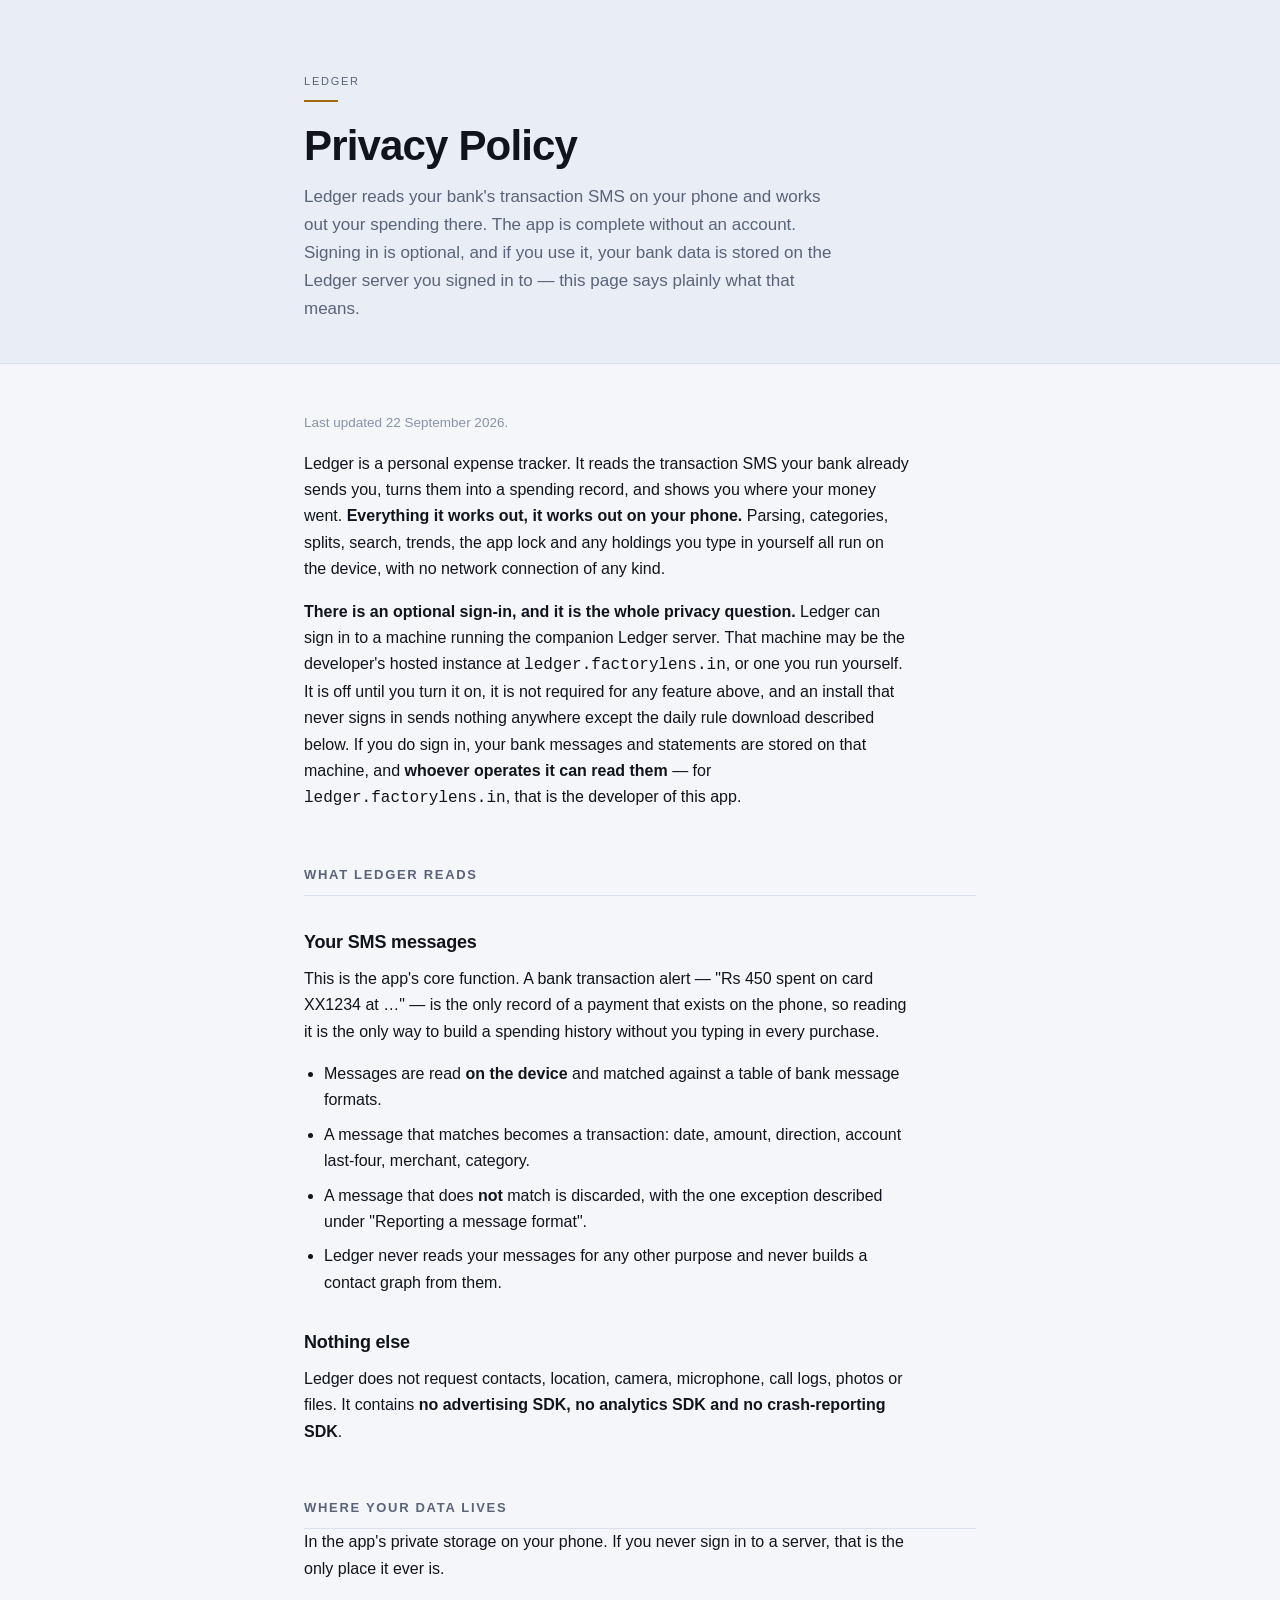
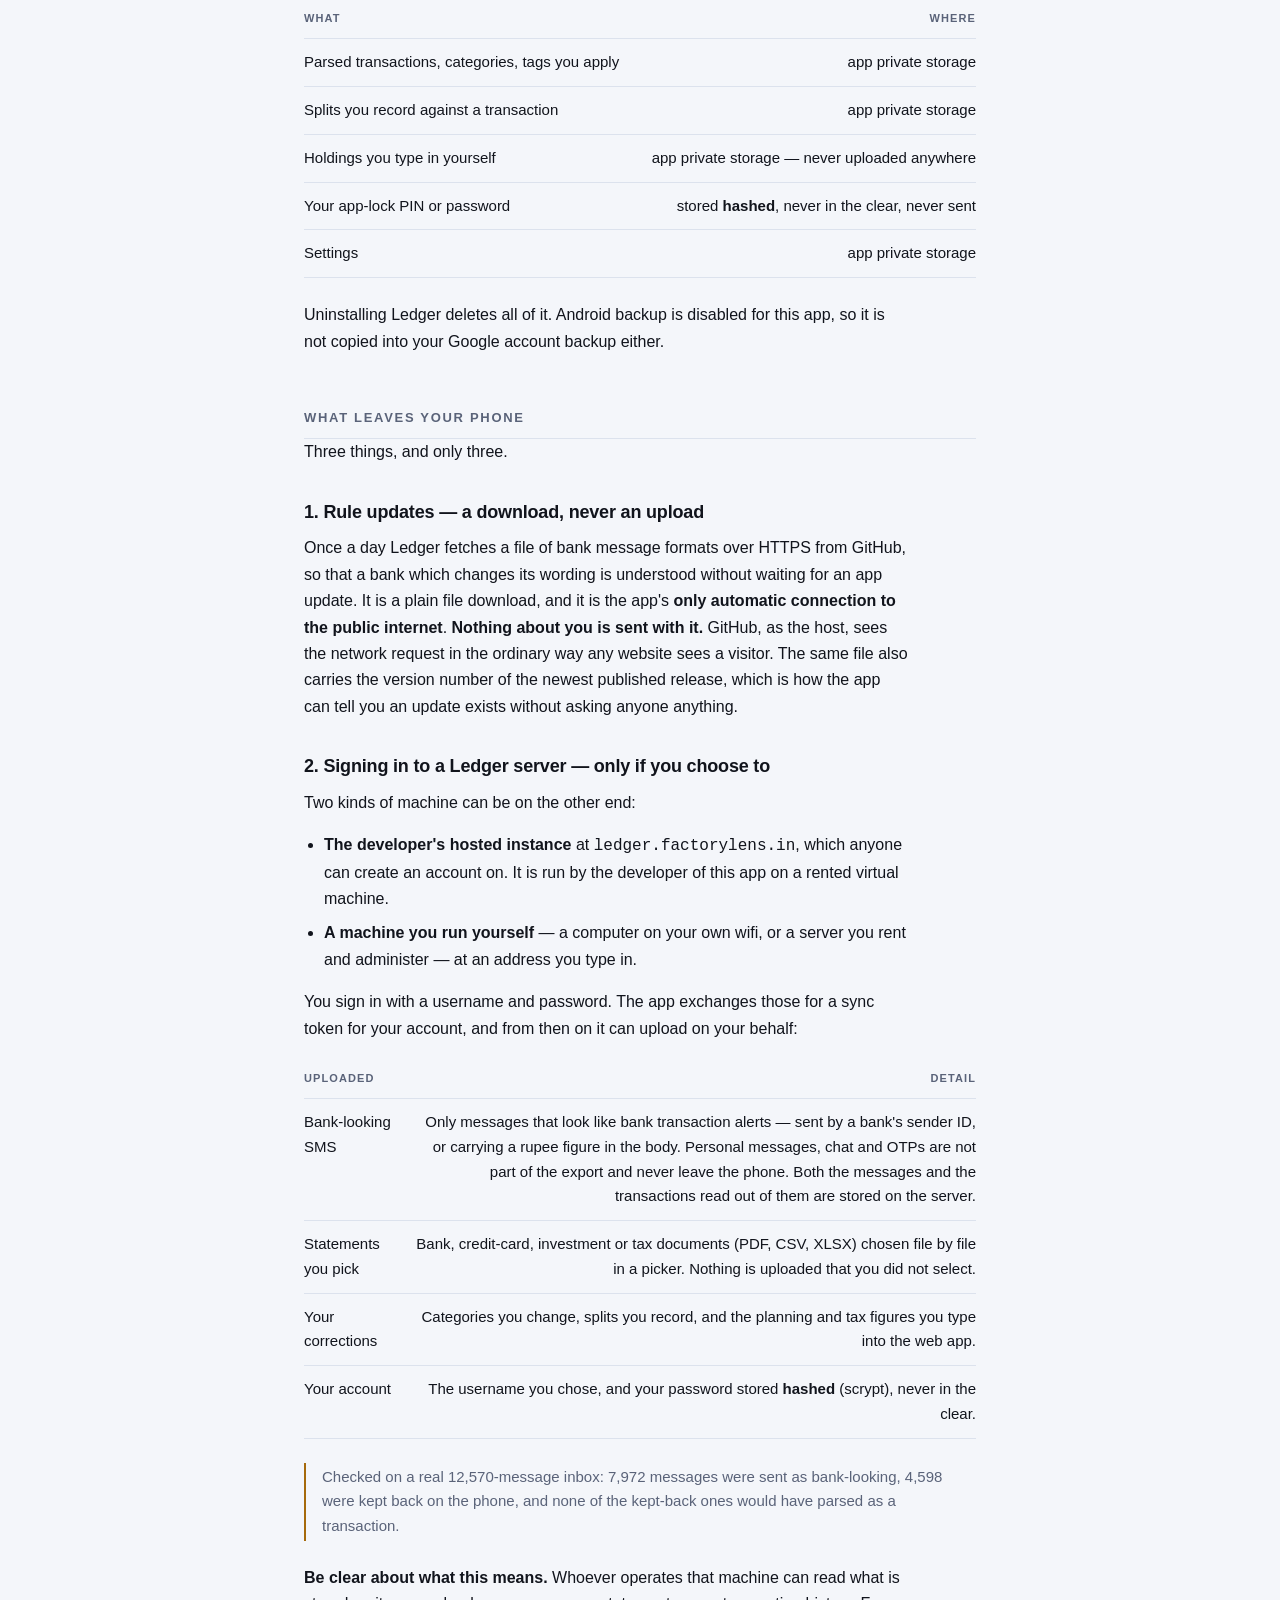
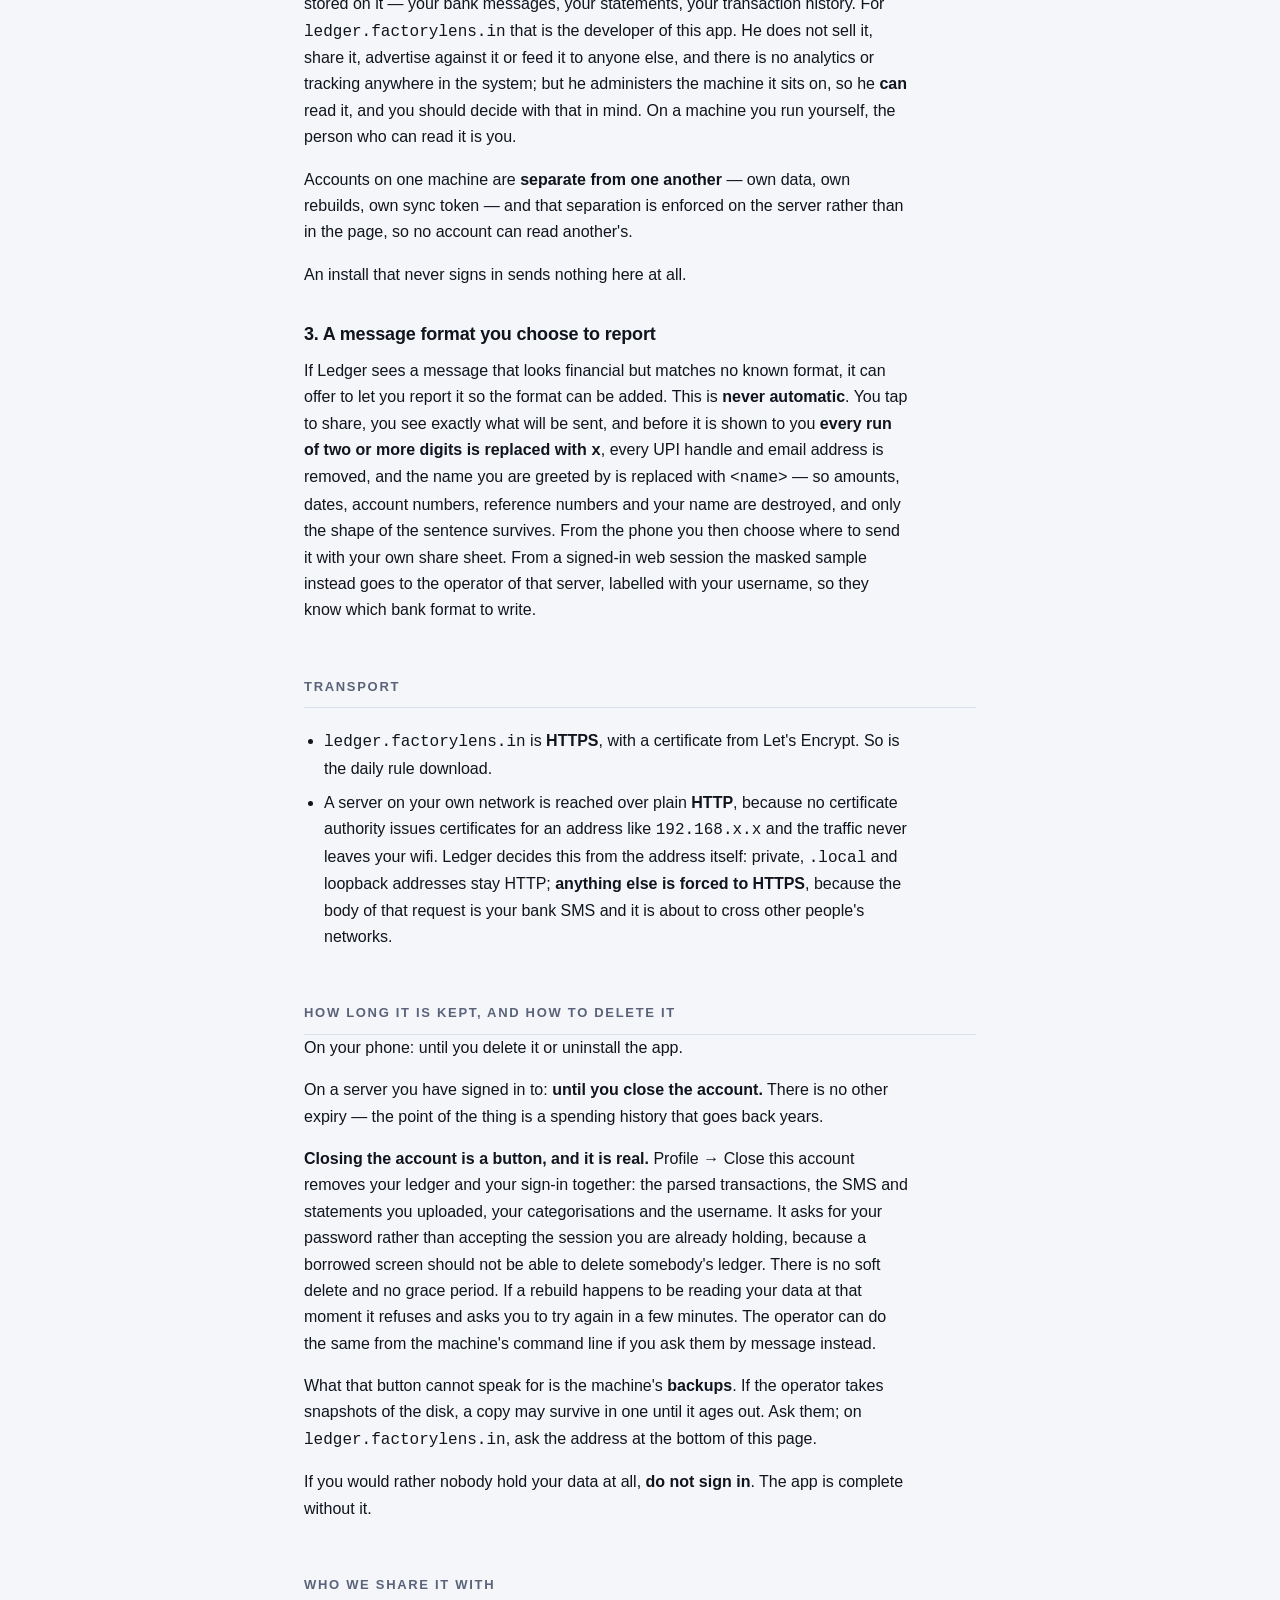
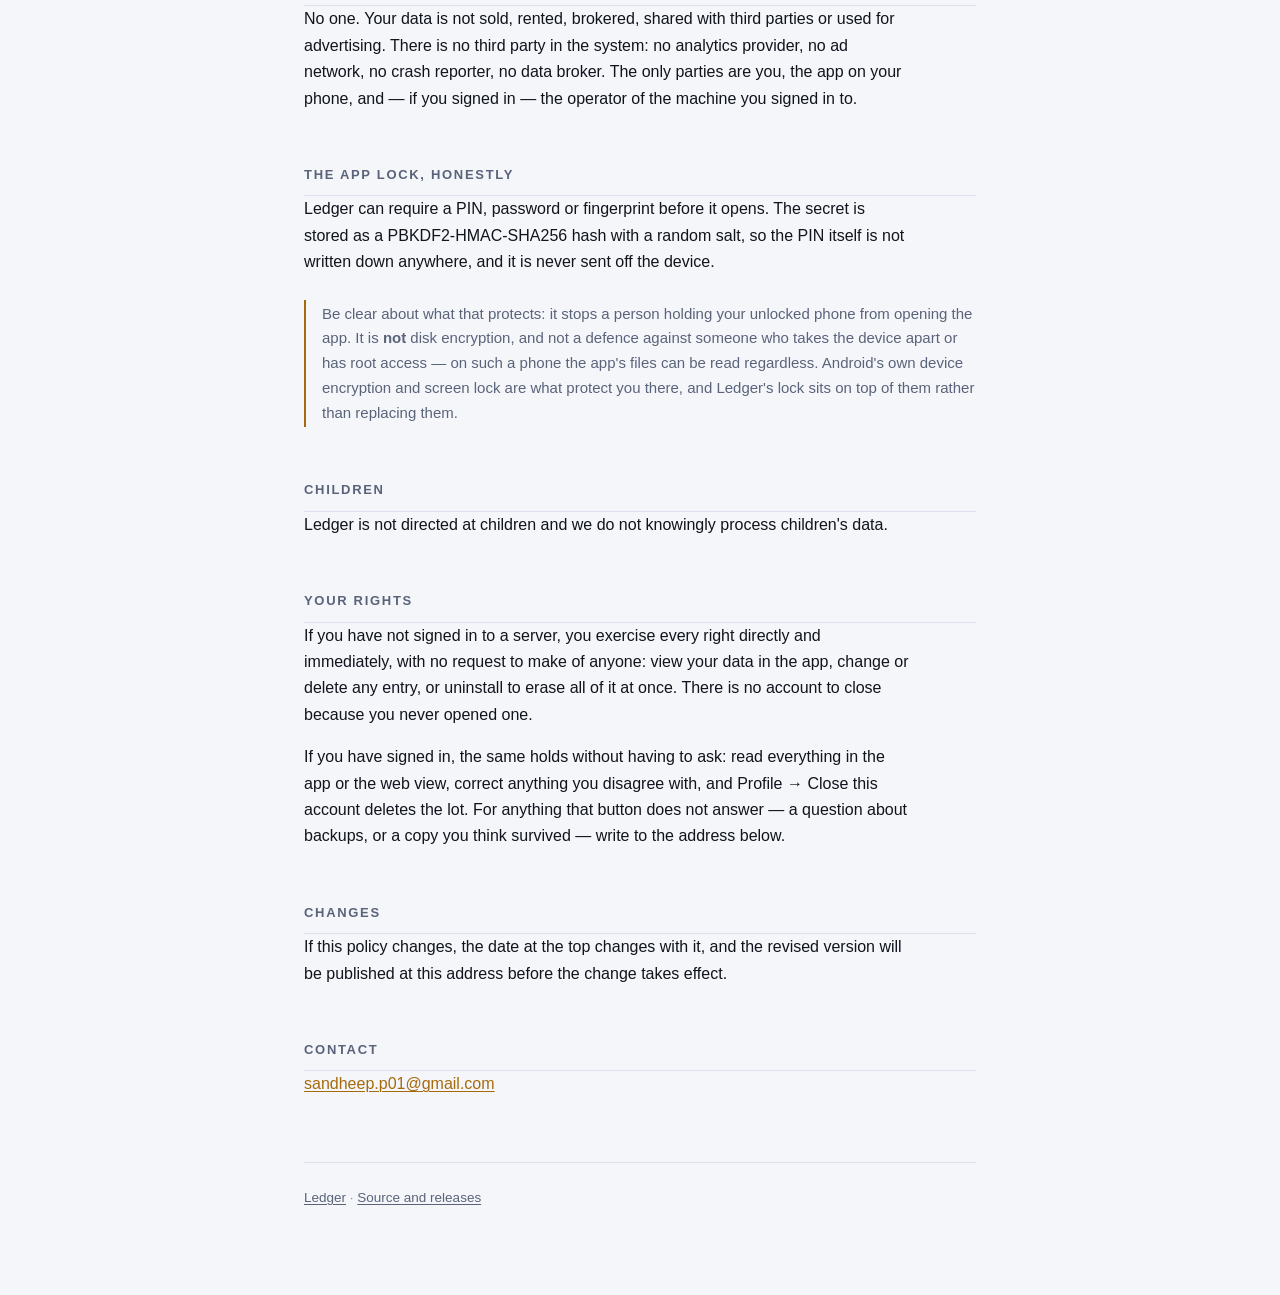
==== commit 16450cb0: "Privacy policy: the app has an account now, and the policy says so It said 'the Ledger app has no ac" ====
--- a/privacy.html
+++ b/privacy.html
@@ -4,7 +4,7 @@
 <meta charset="utf-8">
 <meta name="viewport" content="width=device-width, initial-scale=1">
 <title>Privacy Policy — Ledger</title>
-<meta name="description" content="Ledger reads your bank's transaction SMS on your phone and never sends them anywhere. There is no account and no server.">
+<meta name="description" content="How Ledger reads your bank SMS on your phone, what stays on the device, and what signing in to a Ledger server actually means.">
 <link rel="stylesheet" href="style.css">
 </head>
 <body>
@@ -14,19 +14,31 @@
     <p class="eyebrow">Ledger</p>
     <hr class="rule">
     <h1>Privacy Policy</h1>
-    <p class="lead">The Ledger app has no account and no sign-up: it reads your bank SMS on
-      your phone and sends them nowhere. If someone gives you a link to a hosted Ledger,
-      that is a separate thing, and this page says plainly what it does.</p>
+    <p class="lead">Ledger reads your bank's transaction SMS on your phone and works out your
+      spending there. The app is complete without an account. Signing in is optional, and if
+      you use it, your bank data is stored on the Ledger server you signed in to — this page
+      says plainly what that means.</p>
   </div>
 </header>
 
 <div class="wrap">
 
-  <p class="meta">Last updated 11 September 2026.</p>
+  <p class="meta">Last updated 22 September 2026.</p>
 
   <p>Ledger is a personal expense tracker. It reads the transaction SMS your bank already
     sends you, turns them into a spending record, and shows you where your money went.
-    <strong>Everything it works out, it works out on your phone.</strong></p>
+    <strong>Everything it works out, it works out on your phone.</strong> Parsing, categories,
+    splits, search, trends, the app lock and any holdings you type in yourself all run on the
+    device, with no network connection of any kind.</p>
+
+  <p><strong>There is an optional sign-in, and it is the whole privacy question.</strong>
+    Ledger can sign in to a machine running the companion Ledger server. That machine may be
+    the developer's hosted instance at <code>ledger.factorylens.in</code>, or one you run
+    yourself. It is off until you turn it on, it is not required for any feature above, and an
+    install that never signs in sends nothing anywhere except the daily rule download
+    described below. If you do sign in, your bank messages and statements are stored on that
+    machine, and <strong>whoever operates it can read them</strong> — for
+    <code>ledger.factorylens.in</code>, that is the developer of this app.</p>
 
   <h2>What Ledger reads</h2>
 
@@ -40,9 +52,9 @@
     <li>A message that matches becomes a transaction: date, amount, direction, account
       last-four, merchant, category.</li>
     <li>A message that does <strong>not</strong> match is discarded, with the one exception
-      described under “Reporting a message format”.</li>
-    <li>Ledger never reads your messages for any other purpose, never builds a contact graph
-      from them, and never transmits your message history to us or to anyone else.</li>
+      described under "Reporting a message format".</li>
+    <li>Ledger never reads your messages for any other purpose and never builds a contact
+      graph from them.</li>
   </ul>
 
   <h3>Nothing else</h3>
@@ -51,12 +63,14 @@
     SDK</strong>.</p>
 
   <h2>Where your data lives</h2>
-  <p>In the app's private storage on your phone, and nowhere else by default.</p>
+  <p>In the app's private storage on your phone. If you never sign in to a server, that is the
+    only place it ever is.</p>
   <table>
     <tr><th>What</th><th>Where</th></tr>
     <tr><td>Parsed transactions, categories, tags you apply</td><td>app private storage</td></tr>
-    <tr><td>Holdings you type in yourself</td><td>app private storage</td></tr>
-    <tr><td>Your app-lock PIN or password</td><td>stored <strong>hashed</strong>, never in the clear</td></tr>
+    <tr><td>Splits you record against a transaction</td><td>app private storage</td></tr>
+    <tr><td>Holdings you type in yourself</td><td>app private storage — never uploaded anywhere</td></tr>
+    <tr><td>Your app-lock PIN or password</td><td>stored <strong>hashed</strong>, never in the clear, never sent</td></tr>
     <tr><td>Settings</td><td>app private storage</td></tr>
   </table>
   <p>Uninstalling Ledger deletes all of it. Android backup is disabled for this app, so it is
@@ -68,73 +82,106 @@
   <h3>1. Rule updates — a download, never an upload</h3>
   <p>Once a day Ledger fetches a file of bank message formats over HTTPS from GitHub, so that
     a bank which changes its wording is understood without waiting for an app update. It is a
-    plain file download. <strong>Nothing about you is sent with it.</strong> GitHub, as the
-    host, sees the network request in the ordinary way any website sees a visitor.</p>
-
-  <h3>2. Sync to a computer you control — only if you set it up</h3>
-  <p>Ledger can pair with companion software running on <strong>a machine you
-    control</strong> — a computer on your own wifi, or a server you rent and administer
-    yourself. If, and only if, you pair it:</p>
+    plain file download, and it is the app's <strong>only automatic connection to the public
+    internet</strong>. <strong>Nothing about you is sent with it.</strong> GitHub, as the
+    host, sees the network request in the ordinary way any website sees a visitor. The same
+    file also carries the version number of the newest published release, which is how the
+    app can tell you an update exists without asking anyone anything.</p>
+
+  <h3>2. Signing in to a Ledger server — only if you choose to</h3>
+  <p>Two kinds of machine can be on the other end:</p>
   <ul>
-    <li>Ledger sends your bank SMS to <strong>that machine</strong>, at an address you typed
-      in yourself.</li>
-    <li>It is your computer. It is not our server, and we never see the data.</li>
-    <li>On your own network the connection is plain HTTP, because no certificate authority
-      issues certificates for <code>192.168.x.x</code> and the traffic never leaves your
-      wifi. To any address outside it, Ledger uses <strong>HTTPS</strong> and will not send
-      your messages in the clear.</li>
-    <li>An unpaired install — which is every install until you deliberately pair one — sends
-      nothing anywhere.</li>
+    <li><strong>The developer's hosted instance</strong> at <code>ledger.factorylens.in</code>,
+      which anyone can create an account on. It is run by the developer of this app on a
+      rented virtual machine.</li>
+    <li><strong>A machine you run yourself</strong> — a computer on your own wifi, or a server
+      you rent and administer — at an address you type in.</li>
   </ul>
+  <p>You sign in with a username and password. The app exchanges those for a sync token for
+    your account, and from then on it can upload on your behalf:</p>
+  <table>
+    <tr><th>Uploaded</th><th>Detail</th></tr>
+    <tr><td>Bank-looking SMS</td><td>Only messages that look like bank transaction alerts —
+      sent by a bank's sender ID, or carrying a rupee figure in the body. Personal messages,
+      chat and OTPs are not part of the export and never leave the phone. Both the messages
+      and the transactions read out of them are stored on the server.</td></tr>
+    <tr><td>Statements you pick</td><td>Bank, credit-card, investment or tax documents (PDF,
+      CSV, XLSX) chosen file by file in a picker. Nothing is uploaded that you did not
+      select.</td></tr>
+    <tr><td>Your corrections</td><td>Categories you change, splits you record, and the
+      planning and tax figures you type into the web app.</td></tr>
+    <tr><td>Your account</td><td>The username you chose, and your password stored
+      <strong>hashed</strong> (scrypt), never in the clear.</td></tr>
+  </table>
+  <div class="note">
+    Checked on a real 12,570-message inbox: 7,972 messages were sent as bank-looking, 4,598
+    were kept back on the phone, and none of the kept-back ones would have parsed as a
+    transaction.
+  </div>
+  <p><strong>Be clear about what this means.</strong> Whoever operates that machine can read
+    what is stored on it — your bank messages, your statements, your transaction history. For
+    <code>ledger.factorylens.in</code> that is the developer of this app. He does not sell it,
+    share it, advertise against it or feed it to anyone else, and there is no analytics or
+    tracking anywhere in the system; but he administers the machine it sits on, so he
+    <strong>can</strong> read it, and you should decide with that in mind. On a machine you run
+    yourself, the person who can read it is you.</p>
+  <p>Accounts on one machine are <strong>separate from one another</strong> — own data, own
+    rebuilds, own sync token — and that separation is enforced on the server rather than in the
+    page, so no account can read another's.</p>
+  <p>An install that never signs in sends nothing here at all.</p>
 
   <h3>3. A message format you choose to report</h3>
   <p>If Ledger sees a message that looks financial but matches no known format, it can offer
     to let you report it so the format can be added. This is <strong>never automatic</strong>.
     You tap to share, you see exactly what will be sent, and before it is shown to you
-    <strong>every run of two or more digits is replaced with <code>x</code></strong> — so
-    amounts, dates, account numbers and reference numbers are destroyed, and only the shape of
-    the sentence survives. You then choose where to send it with your phone's own share
-    sheet.</p>
-
-  <h2>What we collect about you</h2>
-  <p><strong>From the app: nothing.</strong> It has no account, we operate no server it talks
-    to, and we cannot identify you. There is no database of app users because there is no
-    such database.</p>
-
-  <h2>If you were given a hosted Ledger</h2>
-  <p>Someone can run this software on a machine they control and give you an account on it.
-    That is <strong>not us</strong>, and it is a different privacy question — the person
-    running that machine holds your data and is responsible for it. On such an instance:</p>
+    <strong>every run of two or more digits is replaced with <code>x</code></strong>, every UPI
+    handle and email address is removed, and the name you are greeted by is replaced with
+    <code>&lt;name&gt;</code> — so amounts, dates, account numbers, reference numbers and your
+    name are destroyed, and only the shape of the sentence survives. From the phone you then
+    choose where to send it with your own share sheet. From a signed-in web session the masked
+    sample instead goes to the operator of that server, labelled with your username, so they
+    know which bank format to write.</p>
+
+  <h2>Transport</h2>
   <ul>
-    <li>You create a username and password. The password is stored <strong>hashed</strong>
-      (scrypt), never in the clear.</li>
-    <li>Your ledger is <strong>separate from every other account on that machine</strong> —
-      its own data, its own rebuilds, its own sync token. No account can read another's, and
-      that separation is enforced on the server rather than in the page.</li>
-    <li>Your bank SMS, statements and everything derived from them sit on <strong>that
-      person's machine</strong>. Ask them who can reach it and what their backups look like;
-      those are their answers to give, not ours.</li>
-    <li>You can <strong>delete it yourself</strong>. Profile &rarr; Close this account
-      removes your ledger and your sign-in together &mdash; the parsed transactions, the
-      statements and SMS you uploaded, your categorisations and the username. It asks for
-      your password rather than accepting the session you are already signed in with, and
-      there is no soft delete and no grace period: the files are removed from that machine's
-      disk. If a rebuild happens to be reading your data at that moment it will ask you to
-      try again in a few minutes.</li>
-    <li>What that button cannot speak for is the machine's <strong>backups</strong>. If the
-      person running it takes snapshots, a copy may survive in one until it ages out. That is
-      their answer to give, not ours &mdash; ask them.</li>
+    <li><code>ledger.factorylens.in</code> is <strong>HTTPS</strong>, with a certificate from
+      Let's Encrypt. So is the daily rule download.</li>
+    <li>A server on your own network is reached over plain <strong>HTTP</strong>, because no
+      certificate authority issues certificates for an address like <code>192.168.x.x</code>
+      and the traffic never leaves your wifi. Ledger decides this from the address itself:
+      private, <code>.local</code> and loopback addresses stay HTTP; <strong>anything else is
+      forced to HTTPS</strong>, because the body of that request is your bank SMS and it is
+      about to cross other people's networks.</li>
   </ul>
-  <p>If you would rather nobody hold your data at all, install the app instead: it needs no
-    account and no server, and this page's first section describes it.</p>
+
+  <h2>How long it is kept, and how to delete it</h2>
+  <p>On your phone: until you delete it or uninstall the app.</p>
+  <p>On a server you have signed in to: <strong>until you close the account.</strong> There is
+    no other expiry — the point of the thing is a spending history that goes back years.</p>
+  <p><strong>Closing the account is a button, and it is real.</strong> Profile &rarr; Close
+    this account removes your ledger and your sign-in together: the parsed transactions, the
+    SMS and statements you uploaded, your categorisations and the username. It asks for your
+    password rather than accepting the session you are already holding, because a borrowed
+    screen should not be able to delete somebody's ledger. There is no soft delete and no grace
+    period. If a rebuild happens to be reading your data at that moment it refuses and asks you
+    to try again in a few minutes. The operator can do the same from the machine's command line
+    if you ask them by message instead.</p>
+  <p>What that button cannot speak for is the machine's <strong>backups</strong>. If the
+    operator takes snapshots of the disk, a copy may survive in one until it ages out. Ask
+    them; on <code>ledger.factorylens.in</code>, ask the address at the bottom of this page.</p>
+  <p>If you would rather nobody hold your data at all, <strong>do not sign in</strong>. The app
+    is complete without it.</p>
 
   <h2>Who we share it with</h2>
-  <p>No one. Your data is not sold, rented, brokered or shared, because we do not have it.</p>
+  <p>No one. Your data is not sold, rented, brokered, shared with third parties or used for
+    advertising. There is no third party in the system: no analytics provider, no ad network,
+    no crash reporter, no data broker. The only parties are you, the app on your phone, and —
+    if you signed in — the operator of the machine you signed in to.</p>
 
   <h2>The app lock, honestly</h2>
   <p>Ledger can require a PIN, password or fingerprint before it opens. The secret is stored
     as a PBKDF2-HMAC-SHA256 hash with a random salt, so the PIN itself is not written down
-    anywhere.</p>
+    anywhere, and it is never sent off the device.</p>
   <div class="note">
     Be clear about what that protects: it stops a person holding your unlocked phone from
     opening the app. It is <strong>not</strong> disk encryption, and not a defence against
@@ -147,11 +194,14 @@
   <p>Ledger is not directed at children and we do not knowingly process children's data.</p>
 
   <h2>Your rights</h2>
-  <p>Because your data never leaves your device, you exercise every right directly and
-    immediately: view it in the app, change or delete any entry, or uninstall to erase all of
-    it at once. There is no request to make of us and no account to close. If you have paired
-    a computer, delete the files there too — they are on your machine, under your control. On a hosted instance, Close this account
-    under Profile does it for you.</p>
+  <p>If you have not signed in to a server, you exercise every right directly and immediately,
+    with no request to make of anyone: view your data in the app, change or delete any entry,
+    or uninstall to erase all of it at once. There is no account to close because you never
+    opened one.</p>
+  <p>If you have signed in, the same holds without having to ask: read everything in the app or
+    the web view, correct anything you disagree with, and Profile &rarr; Close this account
+    deletes the lot. For anything that button does not answer — a question about backups, or a
+    copy you think survived — write to the address below.</p>
 
   <h2>Changes</h2>
   <p>If this policy changes, the date at the top changes with it, and the revised version will
